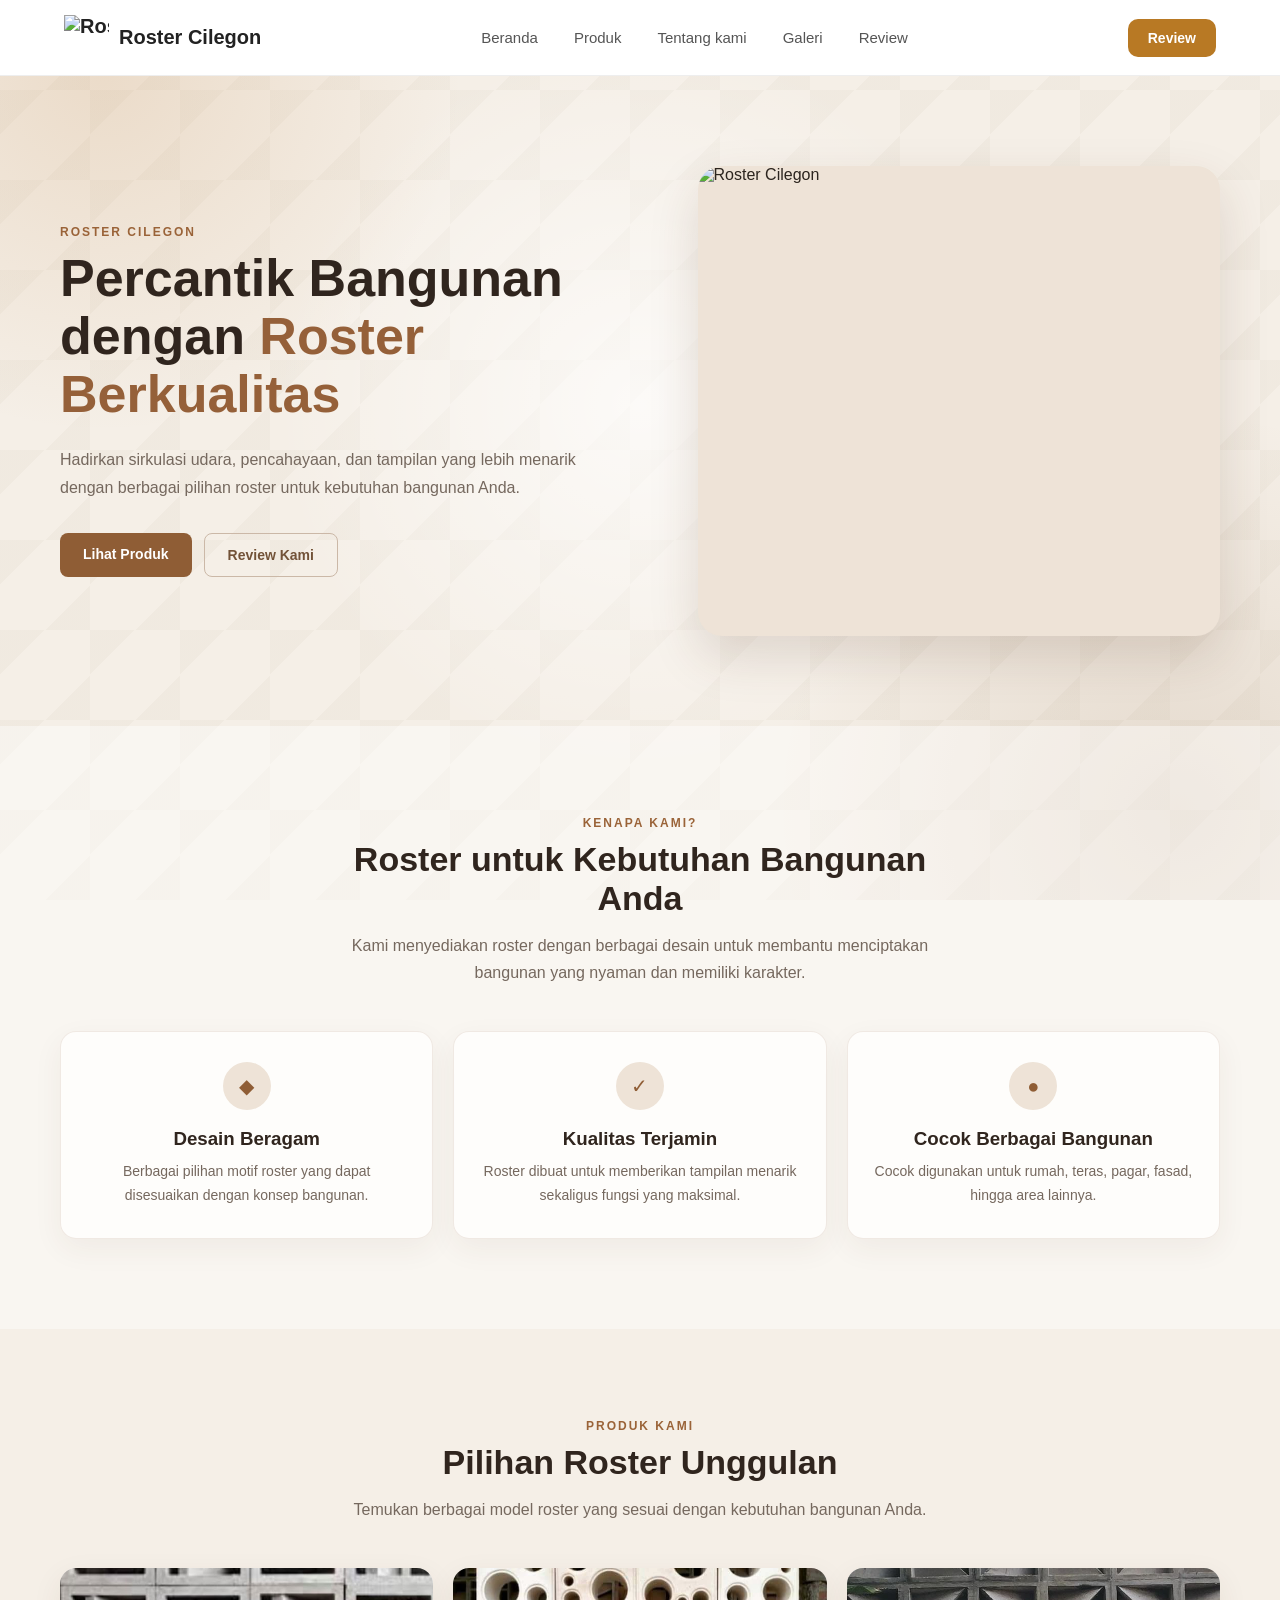
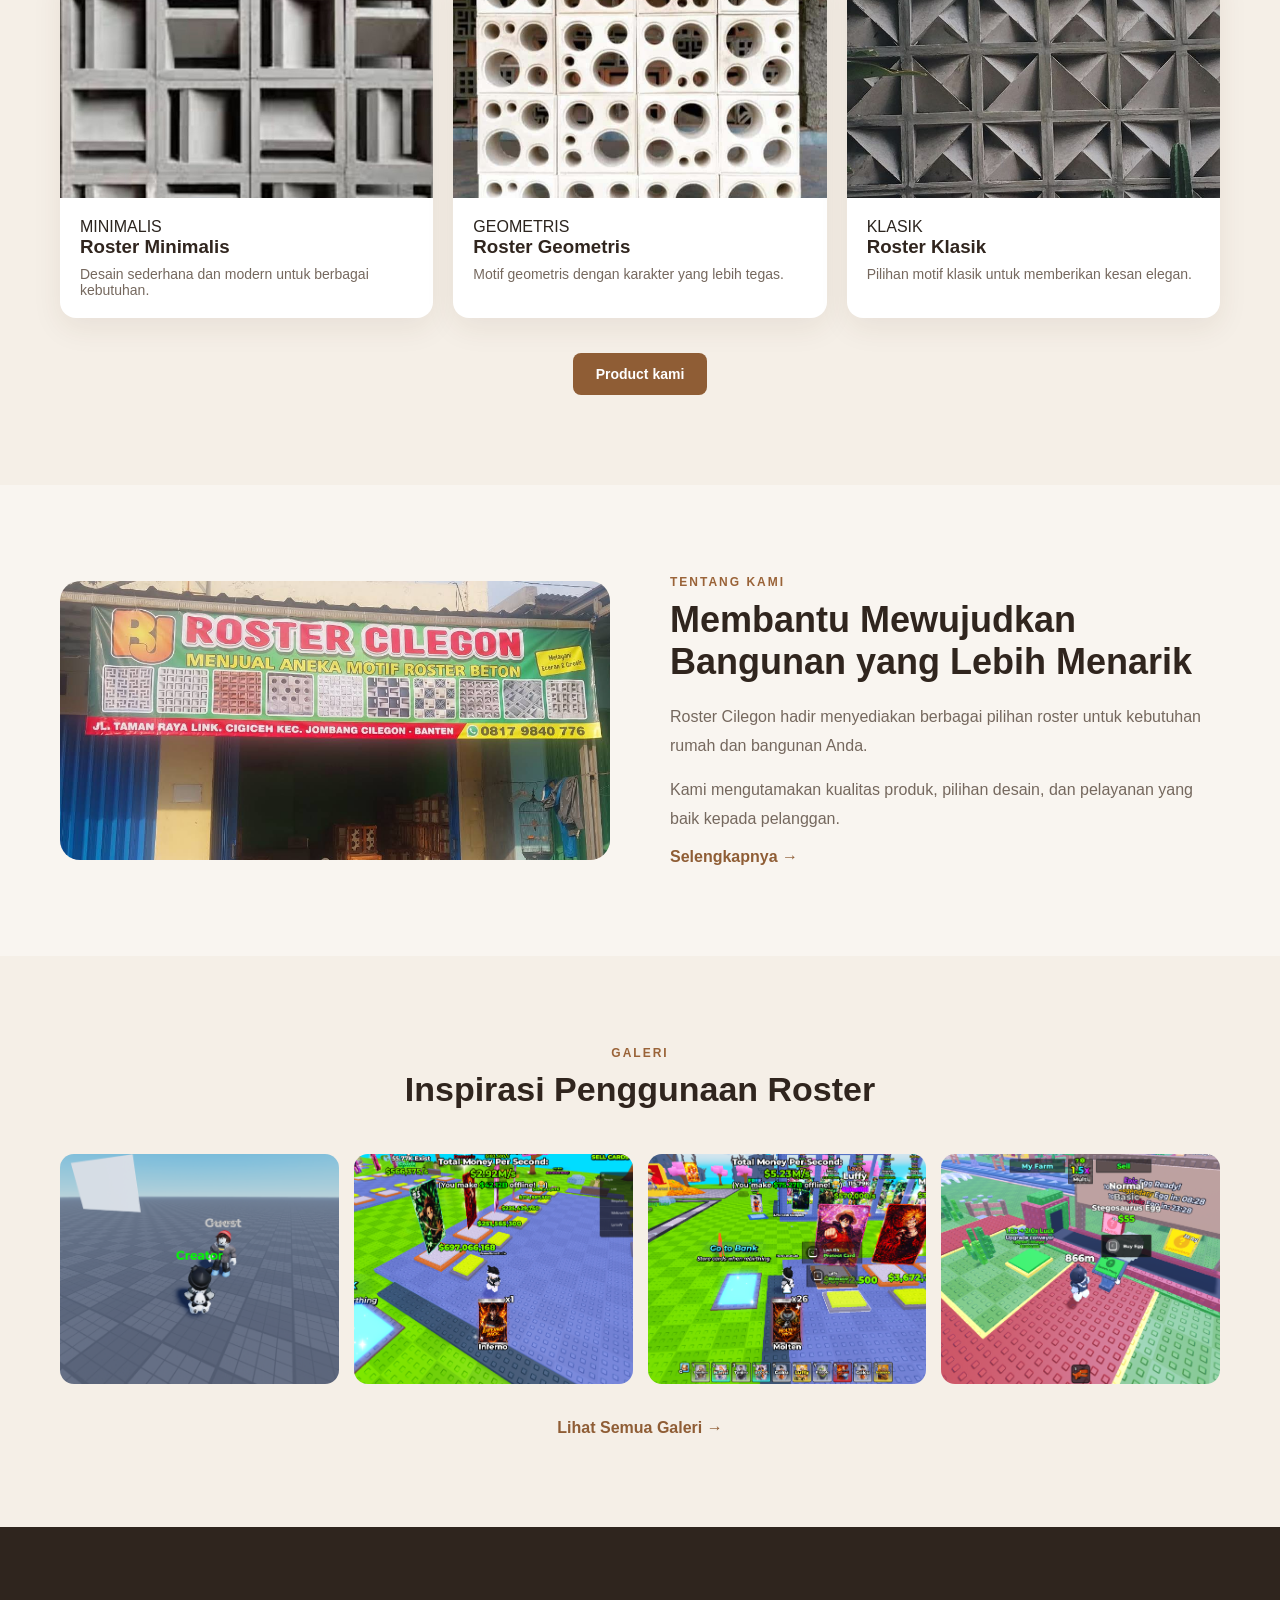
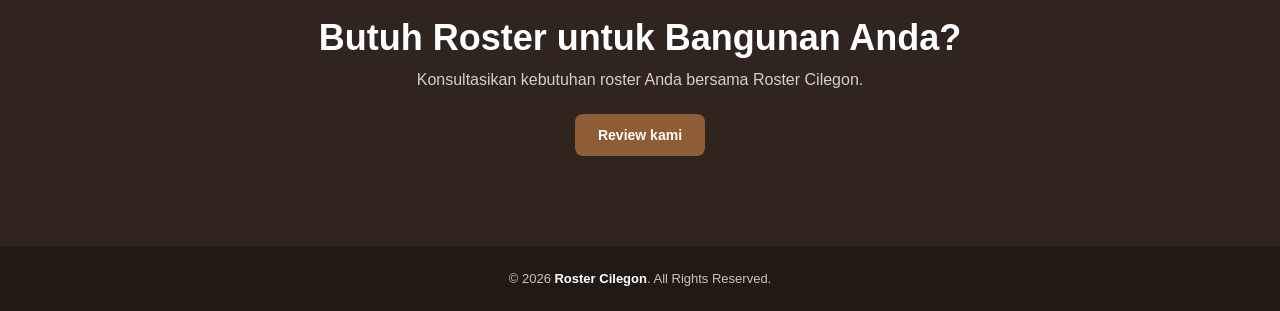
==== index.html @ 4093c398 "feat: update navbar logo to use data attributes and adjust base path handling" ====
<!DOCTYPE html>
<html lang="id">
<head>
    <meta charset="UTF-8">
    <meta name="viewport" content="width=device-width, initial-scale=1.0">

    <title>Roster Cilegon | Roster Berkualitas</title>
    <link rel="icon" type="image/png" href="assets/images/logo/logo.png">

    <!-- CSS -->
    <link rel="stylesheet" href="css/main.css">
    <link rel="stylesheet" href="css/navbar.css">
    <link rel="stylesheet" href="css/home.css">
</head>

<body>

    <!-- NAVBAR -->
    <div id="navbar"></div>


    <!-- HERO -->
    <main>

        <section class="hero">
            <div class="container hero-container">

                <div class="hero-content">
                    <span class="hero-label">ROSTER CILEGON</span>

                    <h1>
                        Percantik Bangunan
                        dengan <span>Roster Berkualitas</span>
                    </h1>

                    <p>
                        Hadirkan sirkulasi udara, pencahayaan,
                        dan tampilan yang lebih menarik dengan
                        berbagai pilihan roster untuk kebutuhan
                        bangunan Anda.
                    </p>

                    <div class="hero-buttons">
                        <a href="pages/product.html" class="btn-primary">
                            Lihat Produk
                        </a>

                        <a href="pages/reviewlist.html" class="btn-secondary">
                            Review Kami
                        </a>
                    </div>
                </div>

                <div class="hero-image">
                    <div class="hero-image-box">
                        <img
                            src="assets/images/logo/logo.png"
                            alt="Roster Cilegon"
                        >
                    </div>
                </div>

            </div>
        </section>


        <!-- KEUNGGULAN -->
        <section class="features">
            <div class="container">

                <div class="section-heading">
                    <span>KENAPA KAMI?</span>

                    <h2>Roster untuk Kebutuhan Bangunan Anda</h2>

                    <p>
                        Kami menyediakan roster dengan berbagai desain
                        untuk membantu menciptakan bangunan yang nyaman
                        dan memiliki karakter.
                    </p>
                </div>

                <div class="feature-grid">

                    <article class="feature-card">
                        <div class="feature-icon">◆</div>
                        <h3>Desain Beragam</h3>
                        <p>
                            Berbagai pilihan motif roster yang dapat
                            disesuaikan dengan konsep bangunan.
                        </p>
                    </article>

                    <article class="feature-card">
                        <div class="feature-icon">✓</div>
                        <h3>Kualitas Terjamin</h3>
                        <p>
                            Roster dibuat untuk memberikan tampilan
                            menarik sekaligus fungsi yang maksimal.
                        </p>
                    </article>

                    <article class="feature-card">
                        <div class="feature-icon">●</div>
                        <h3>Cocok Berbagai Bangunan</h3>
                        <p>
                            Cocok digunakan untuk rumah, teras, pagar,
                            fasad, hingga area lainnya.
                        </p>
                    </article>

                </div>
            </div>
        </section>


        <!-- PRODUK UNGGULAN -->
        <section class="home-products">
            <div class="container">

                <div class="section-heading">
                    <span>PRODUK KAMI</span>
                    <h2>Pilihan Roster Unggulan</h2>

                    <p>
                        Temukan berbagai model roster yang sesuai
                        dengan kebutuhan bangunan Anda.
                    </p>
                </div>

                <div class="home-product-grid">

                    <article class="home-product-card">
                        <img
                            src="assets/images/Motif1.jpg"
                            alt="Roster Minimalis"
                        >

                        <div class="home-product-content">
                            <span>MINIMALIS</span>
                            <h3>Roster Minimalis</h3>

                            <p>
                                Desain sederhana dan modern untuk
                                berbagai kebutuhan.
                            </p>
                        </div>
                    </article>

                    <article class="home-product-card">
                        <img
                            src="assets/images/Motif2.jpg"
                            alt="Roster Geometris"
                        >

                        <div class="home-product-content">
                            <span>GEOMETRIS</span>
                            <h3>Roster Geometris</h3>

                            <p>
                                Motif geometris dengan karakter
                                yang lebih tegas.
                            </p>
                        </div>
                    </article>

                    <article class="home-product-card">
                        <img
                            src="assets/images/Motif3.jpg"
                            alt="Roster Klasik"
                        >

                        <div class="home-product-content">
                            <span>KLASIK</span>
                            <h3>Roster Klasik</h3>

                            <p>
                                Pilihan motif klasik untuk memberikan
                                kesan elegan.
                            </p>
                        </div>
                    </article>

                </div>

                <div class="center-button">
                    <a href="pages/product.html" class="btn-primary">
                        Product kami
                    </a>
                </div>

            </div>
        </section>


        <!-- TENTANG KAMI -->
        <section class="home-about">
            <div class="container home-about-container">

                <div class="home-about-image">
                    <img
                        src="assets/images/Roster.png"
                        alt="Produk Roster Cilegon"
                    >
                </div>

                <div class="home-about-content">
                    <span>TENTANG KAMI</span>

                    <h2>
                        Membantu Mewujudkan Bangunan
                        yang Lebih Menarik
                    </h2>

                    <p>
                        Roster Cilegon hadir menyediakan berbagai
                        pilihan roster untuk kebutuhan rumah dan
                        bangunan Anda.
                    </p>

                    <p>
                        Kami mengutamakan kualitas produk, pilihan
                        desain, dan pelayanan yang baik kepada pelanggan.
                    </p>

                    <a href="pages/tentang.html" class="text-link">
                        Selengkapnya →
                    </a>
                </div>

            </div>
        </section>


        <!-- GALERI -->
        <section class="home-gallery">
            <div class="container">

                <div class="section-heading">
                    <span>GALERI</span>
                    <h2>Inspirasi Penggunaan Roster</h2>
                </div>

                <div class="home-gallery-grid">
                    <img
                        src="assets/images/gallery/gallery1.png"
                        alt="Inspirasi penggunaan roster 1"
                    >

                    <img
                        src="assets/images/gallery/gallery2.png"
                        alt="Inspirasi penggunaan roster 2"
                    >

                    <img
                        src="assets/images/gallery/gallery3.png"
                        alt="Inspirasi penggunaan roster 3"
                    >

                    <img
                        src="assets/images/gallery/gallery4.png"
                        alt="Inspirasi penggunaan roster 4"
                    >
                </div>

                <div class="center-button">
                    <a href="pages/gallery.html" class="text-link">
                        Lihat Semua Galeri →
                    </a>
                </div>

            </div>
        </section>


        

        <!-- CTA -->
        <section class="home-cta">
            <div class="container">

                <h2>Butuh Roster untuk Bangunan Anda?</h2>

                <p>
                    Konsultasikan kebutuhan roster Anda
                    bersama Roster Cilegon.
                </p>

                <a href="pages/reviewlist.html" class="cta-button">
                    Review kami
                </a>

            </div>
        </section>

    </main>


    <!-- FOOTER -->
    <footer class="footer">
        <div class="container">
            <p>
                © 2026 <strong>Roster Cilegon</strong>.
                All Rights Reserved.
            </p>
        </div>
    </footer>


    <!-- JAVASCRIPT -->
    <script src="js/navbar.js"></script>

</body>
</html>
---- css/main.css ----
/* ========================================
   RESET
======================================== */

* {
    margin: 0;
    padding: 0;
    box-sizing: border-box;
}

html {
    scroll-behavior: smooth;
}


/* ========================================
   BODY
======================================== */

body {
    font-family: Arial, sans-serif;
    color: #2b241e;
    min-height: 100vh;

    background-color: #f5efe7;

    background-image:

        /* Cahaya kiri atas */
        radial-gradient(
            circle at 8% 8%,
            rgba(190, 130, 65, 0.18),
            transparent 25%
        ),

        /* Cahaya kanan bawah */
        radial-gradient(
            circle at 92% 90%,
            rgba(130, 90, 50, 0.14),
            transparent 28%
        ),

        /* Cahaya tengah */
        radial-gradient(
            circle at 50% 45%,
            rgba(255, 255, 255, 0.7),
            transparent 45%
        ),

        /* Pola geometris */
        linear-gradient(
            135deg,
            rgba(120, 80, 40, 0.035) 25%,
            transparent 25%
        ),

        linear-gradient(
            315deg,
            rgba(120, 80, 40, 0.035) 25%,
            transparent 25%
        );

    background-size:
        auto,
        auto,
        auto,
        90px 90px,
        90px 90px;

    background-attachment: fixed;
}


/* ========================================
   IMAGE
======================================== */

img {
    max-width: 100%;
    display: block;
}


/* ========================================
   LINK
======================================== */

a {
    text-decoration: none;
    color: inherit;
}


/* ========================================
   CONTAINER
======================================== */

.container {
    max-width: 1200px;
    margin: 0 auto;
    padding: 0 20px;
}
---- css/navbar.css ----
.navbar {
    
    width: 100%;

    background: #ffff;

    border-bottom: 1px solid #eeeeee;


    position: sticky;

    top: 0;

    z-index: 1000;
}

.navbar-container {

    max-width: 1200px;
    height: 75px;

    margin: 0 auto;


    padding: 0 24px;


    display: flex;

    align-items: center;

    justify-content: space-between;



    gap: 40px;
}


/*=====================
        LOGO
=====================*/

.navbar-logo {

    display: flex;

    align-items: center;



    gap: 10px;


    text-decoration: none;

    color:#222222;


    font-size: 20px;

    font-weight: 700;


    white-space: nowrap;

}


.navbar-logo img {

    width: 45px;

    height: 45px;


    object-fit: contain;
}

.navbar-logo span {
    font-size: 20px;
    font-weight: 700;
}

/*===================
        Menu
===================*/

.navbar-menu {
    display: flex;
    align-items: center;
    gap:8px;

}

.nav-link {
    position: relative;
    padding: 10px 14px;
    text-decoration: none;
    color: #555555;

    font-size: 15px;
    font-weight: 500;

    border-radius: 8px;

    transition: all 0.3 ease;

}

.nav-link:hover {
    color: #b87924;
    background: #fff8ef;    
}

/* Garis bawah active */

.nav-link.active {
    color: #b87924;
}

.nav-link.active::after {
    content: "";

    position:absolute;
    left:14px;
    right: 14px;
    bottom: 3px;

    height: 2px;

    background: #b87924;
    border-radius: 10px;

}

/*===================
Button
===================*/

.navbar-button {
    display: inline-flex;
    align-items: center;
    justify-content: center;

    padding: 11px 20px;

    background: #b87924;
    color: #ffffff;

    text-decoration: none;

    font-size: 14px;
    font-weight: 600;

    border-radius: 10px;

    white-space: nowrap;

    transition:all 0.3s ease;
}

.navbar-button:hover {
    background: #98621d;
    transform: translateY(-2px);
    box-shadow: 0 8px 18px rgba(184,121,36,0.25);
}

/*==============================
        HAMBURGER MENU
==============================*/

.navbar-toggle {
    display: none;

    width: 42px;
    height: 42px;

    border: none;
    background: transparent;

    cursor: pointer;

    flex-direction: column;
    align-items: center;
    justify-content: center;
    gap: 5px;
}

.navbar-toggle span{
    display: block;

    width: 23px;
    height: 2px;

    background: #222222;

    border-radius: 5px;

    transition: all 0.3s ease;
}

/*===================================
            RESPONSIVE
===================================*/

@media (max-width: 900px) {
    .navbar-container {
        gap: 15px;
    }

    .navbar-menu {
        gap: 0;
    }

    .nav-link {
        padding:10px 8px;
        font-size: 14px;
    }

    .navbar-button {
        padding: 10px 14px;
    }

}

@media (max-width: 700px) {
    .navbar-container {
        height: 68px;
        padding:0 18px;
    }

    .navbar-logo span {
        font-size: 18px;

    }

    .navbar-logo img {
        width:40px;
        height: 40px;

    }

    /* Tampilkan Hamburger */

    .navbar-toggle {
        display: flex;
    }

    /* Sembunyikan menu awal */

    .navbar-menu {
        display: none;

        position: absolute;

        top: 68px;
        left: 0;
        right: 0;

        padding: 15px;

        background: #ffffff;

        border-bottom: 1px solid #ffffff;

        box-shadow: 0 10px 25px rgba (0,0,0,0.08);

        flex-direction: column;
        align-items: stretch;

    }


    /* Saat menu dibuka */

    .navbar-menu.active {
        display: flex;
    }

    .nav-link {
        display: block;
        
        padding: 13px 15px;

    }

    .nav-link.active::after {
        display: none;
    }

    .navbar-button {
        display: none;
    }
}

/* ========================================
   PAGE TRANSITION
======================================== */

body {
    animation: pageEnter 0.5s ease;
}

@keyframes pageEnter {
    from {
        opacity: 0;
        transform: translateY(10px);
    }

    to {
        opacity: 1;
        transform: translateY(0);
    }
}


/* Saat pindah halaman */

body.page-exit {
    animation: pageExit 0.35s ease forwards;
}

@keyframes pageExit {
    from {
        opacity: 1;
        transform: translateY(0);
    }

    to {
        opacity: 0;
        transform: translateY(-10px);
    }
}
---- css/home.css ----
/* ==================================================
   HOME PAGE - ROSTER CILEGON
   Tanpa Rating / Review
================================================== */

.hero {
    min-height: 650px;
    display: flex;
    align-items: center;
    padding: 80px 0;
}

.hero-container {
    display: grid;
    grid-template-columns: 1.05fr .95fr;
    align-items: center;
    gap: 60px;
}

.hero-label,
.section-heading span,
.home-about-content > span {
    display: block;
    margin-bottom: 10px;
    font-size: 12px;
    font-weight: 700;
    letter-spacing: 2px;
    color: #9a6338;
}

.hero-content h1 {
    max-width: 650px;
    margin-bottom: 22px;
    font-size: 52px;
    line-height: 1.12;
    color: #30251e;
}

.hero-content h1 span {
    color: #956039;
}

.hero-content p {
    max-width: 570px;
    margin-bottom: 30px;
    font-size: 16px;
    line-height: 1.8;
    color: #75685e;
}

.hero-buttons {
    display: flex;
    flex-wrap: wrap;
    gap: 12px;
}

.btn-primary,
.btn-secondary,
.cta-button {
    display: inline-block;
    padding: 13px 23px;
    border-radius: 8px;
    font-size: 14px;
    font-weight: 700;
    transition: .3s ease;
}

.btn-primary,
.cta-button {
    background: #8f5d35;
    color: #fff;
}

.btn-primary:hover,
.cta-button:hover {
    background: #754923;
    transform: translateY(-2px);
}

.btn-secondary {
    border: 1px solid #cbb8a7;
    color: #725238;
}

.btn-secondary:hover {
    background: #eee3d7;
}

.hero-image-box {
    height: 470px;
    overflow: hidden;
    border-radius: 24px;
    background: #eee3d7;
    box-shadow: 0 20px 50px rgba(80,50,30,.15);
}

.hero-image-box img {
    width: 100%;
    height: 100%;
    object-fit: cover;
}

.section-heading {
    max-width: 650px;
    margin: 0 auto 45px;
    text-align: center;
}

.section-heading h2 {
    margin-bottom: 14px;
    font-size: 34px;
    color: #30251e;
}

.section-heading p {
    line-height: 1.7;
    color: #75685e;
}

/* FEATURES */

.features {
    padding: 90px 0;
    background: rgba(255,255,255,.4);
}

.feature-grid {
    display: grid;
    grid-template-columns: repeat(3,1fr);
    gap: 20px;
}

.feature-card {
    padding: 30px 25px;
    text-align: center;
    background: rgba(255,255,255,.72);
    border: 1px solid rgba(143,93,53,.12);
    border-radius: 16px;
    box-shadow: 0 10px 30px rgba(80,50,30,.06);
}

.feature-icon {
    width: 48px;
    height: 48px;
    margin: 0 auto 18px;
    display: grid;
    place-items: center;
    border-radius: 50%;
    background: #eee3d7;
    color: #8f5d35;
    font-size: 20px;
}

.feature-card h3 {
    margin-bottom: 10px;
    color: #30251e;
}

.feature-card p {
    color: #75685e;
    line-height: 1.7;
    font-size: 14px;
}

/* PRODUCTS */

.home-products,
.home-about,
.home-gallery {
    padding: 90px 0;
}

.home-product-grid {
    display: grid;
    grid-template-columns: repeat(3,1fr);
    gap: 20px;
}

.home-product-card {
    overflow: hidden;
    background: #fff;
    border-radius: 16px;
    box-shadow: 0 10px 30px rgba(80,50,30,.08);
}

.home-product-card img {
    width: 100%;
    height: 230px;
    object-fit: cover;
}

.home-product-content {
    padding: 20px;
}

.home-product-content h3 {
    margin-bottom: 8px;
    color: #30251e;
}

.home-product-content p {
    color: #75685e;
    font-size: 14px;
}

.center-button {
    margin-top: 35px;
    text-align: center;
}

.text-link {
    color: #8f5d35;
    font-weight: 700;
}

/* ABOUT */

.home-about {
    background: rgba(255,255,255,.35);
}

.home-about-container {
    display: grid;
    grid-template-columns: 1fr 1fr;
    gap: 60px;
    align-items: center;
}

.home-about-image img {
    width: 100%;
    max-height: 450px;
    object-fit: cover;
    border-radius: 20px;
}

.home-about-content h2 {
    margin-bottom: 20px;
    font-size: 36px;
    color: #30251e;
}

.home-about-content p {
    margin-bottom: 15px;
    line-height: 1.8;
    color: #75685e;
}

/* GALLERY */

.home-gallery-grid {
    display: grid;
    grid-template-columns: repeat(4,1fr);
    gap: 15px;
}

.home-gallery-grid img {
    width: 100%;
    height: 230px;
    object-fit: cover;
    border-radius: 14px;
    transition: .3s ease;
}

.home-gallery-grid img:hover {
    transform: translateY(-4px);
}

/* CTA */

.home-cta {
    padding: 90px 20px;
    text-align: center;
    background: #2f251e;
    color: #fff;
}

.home-cta h2 {
    margin-bottom: 12px;
    font-size: 36px;
}

.home-cta p {
    margin-bottom: 25px;
    color: #d8cfc8;
}

/* FOOTER */

.footer {
    padding: 25px 20px;
    text-align: center;
    background: #211914;
    color: #cfc3b9;
}

.footer p {
    margin: 0;
    font-size: 13px;
}

.footer strong {
    color: #fff;
}

/* RESPONSIVE */

@media (max-width: 900px) {
    .hero-container,
    .home-about-container {
        grid-template-columns: 1fr;
        gap: 35px;
    }

    .hero-content {
        text-align: center;
    }

    .hero-content p {
        margin-left: auto;
        margin-right: auto;
    }

    .hero-buttons {
        justify-content: center;
    }

    .feature-grid,
    .home-product-grid {
        grid-template-columns: repeat(2,1fr);
    }

    .home-gallery-grid {
        grid-template-columns: repeat(2,1fr);
    }
}

@media (max-width: 600px) {
    .hero {
        min-height: auto;
        padding: 60px 0;
    }

    .hero-content h1 {
        font-size: 38px;
    }

    .hero-image-box {
        height: 330px;
    }

    .features,
    .home-products,
    .home-about,
    .home-gallery,
    .home-cta {
        padding: 65px 0;
    }

    .section-heading h2,
    .home-about-content h2,
    .home-cta h2 {
        font-size: 28px;
    }

    .feature-grid,
    .home-product-grid,
    .home-gallery-grid {
        grid-template-columns: 1fr;
    }
}

/* Review */
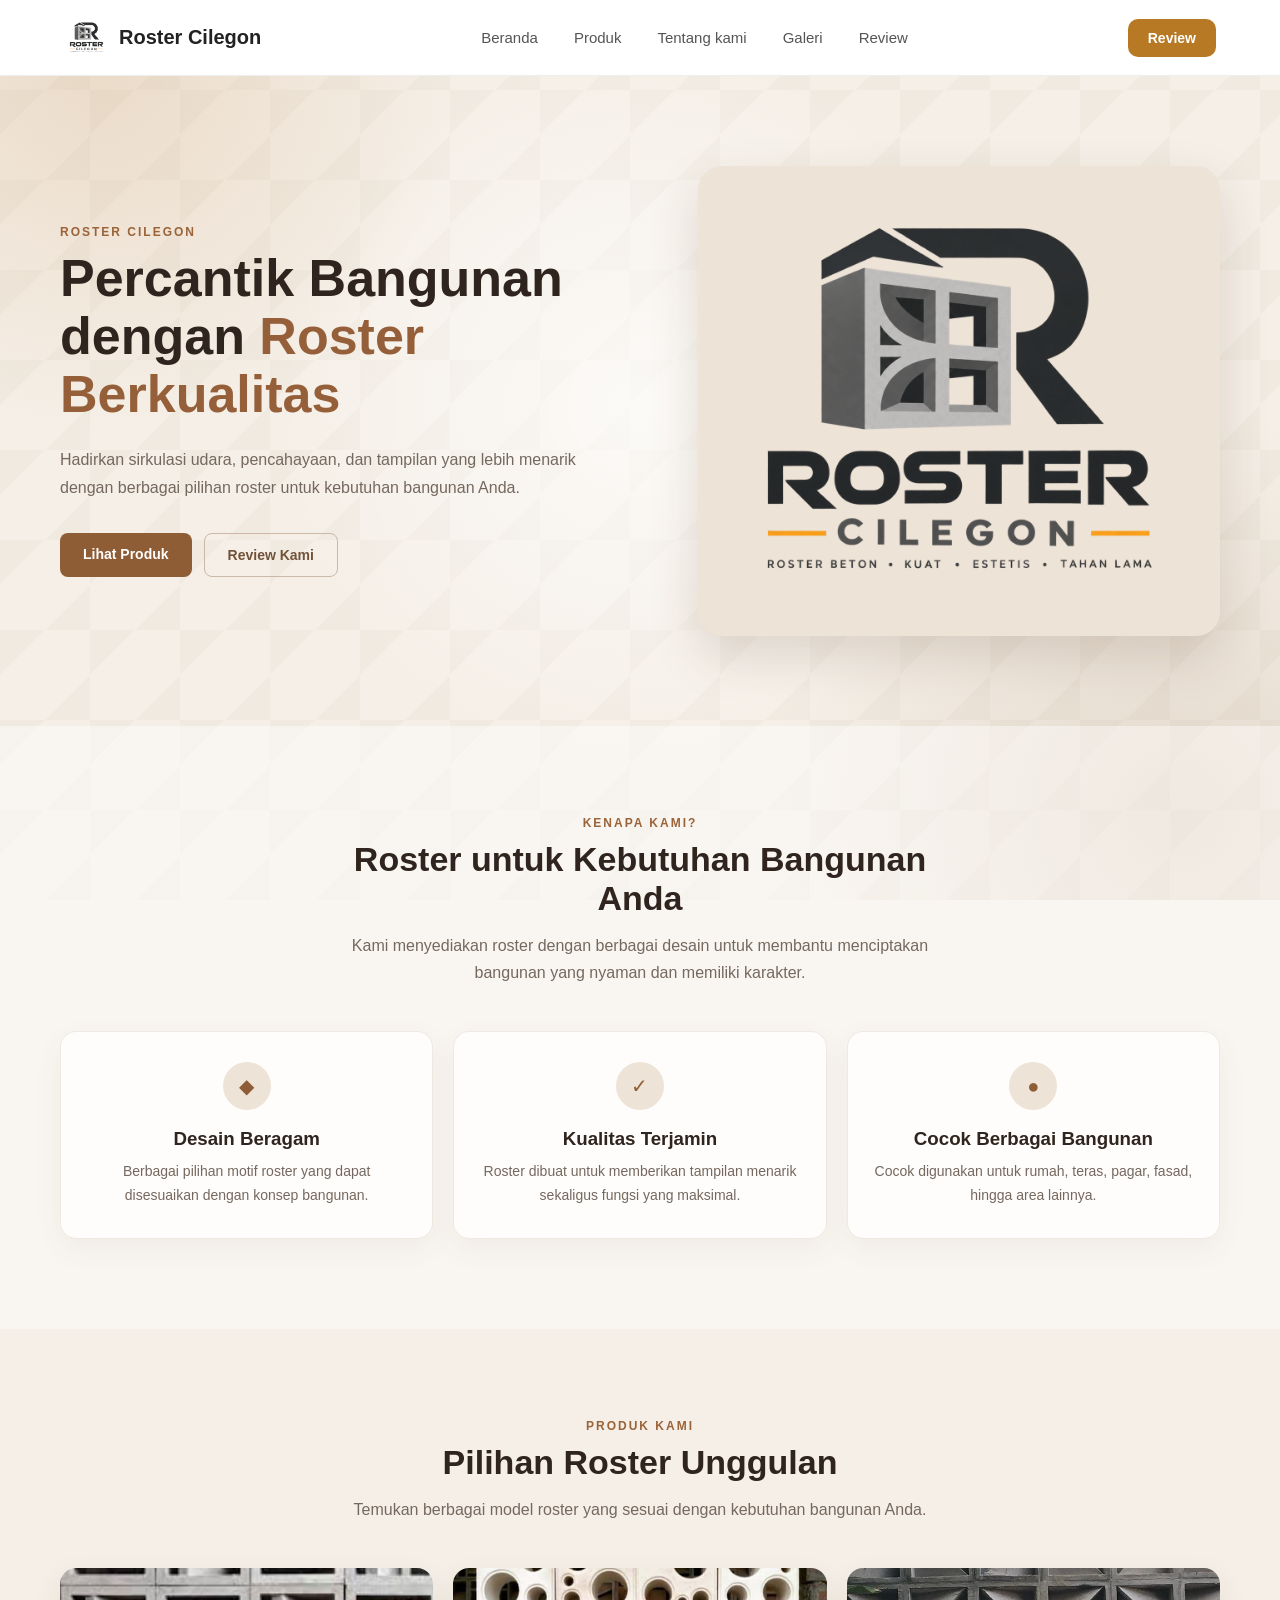
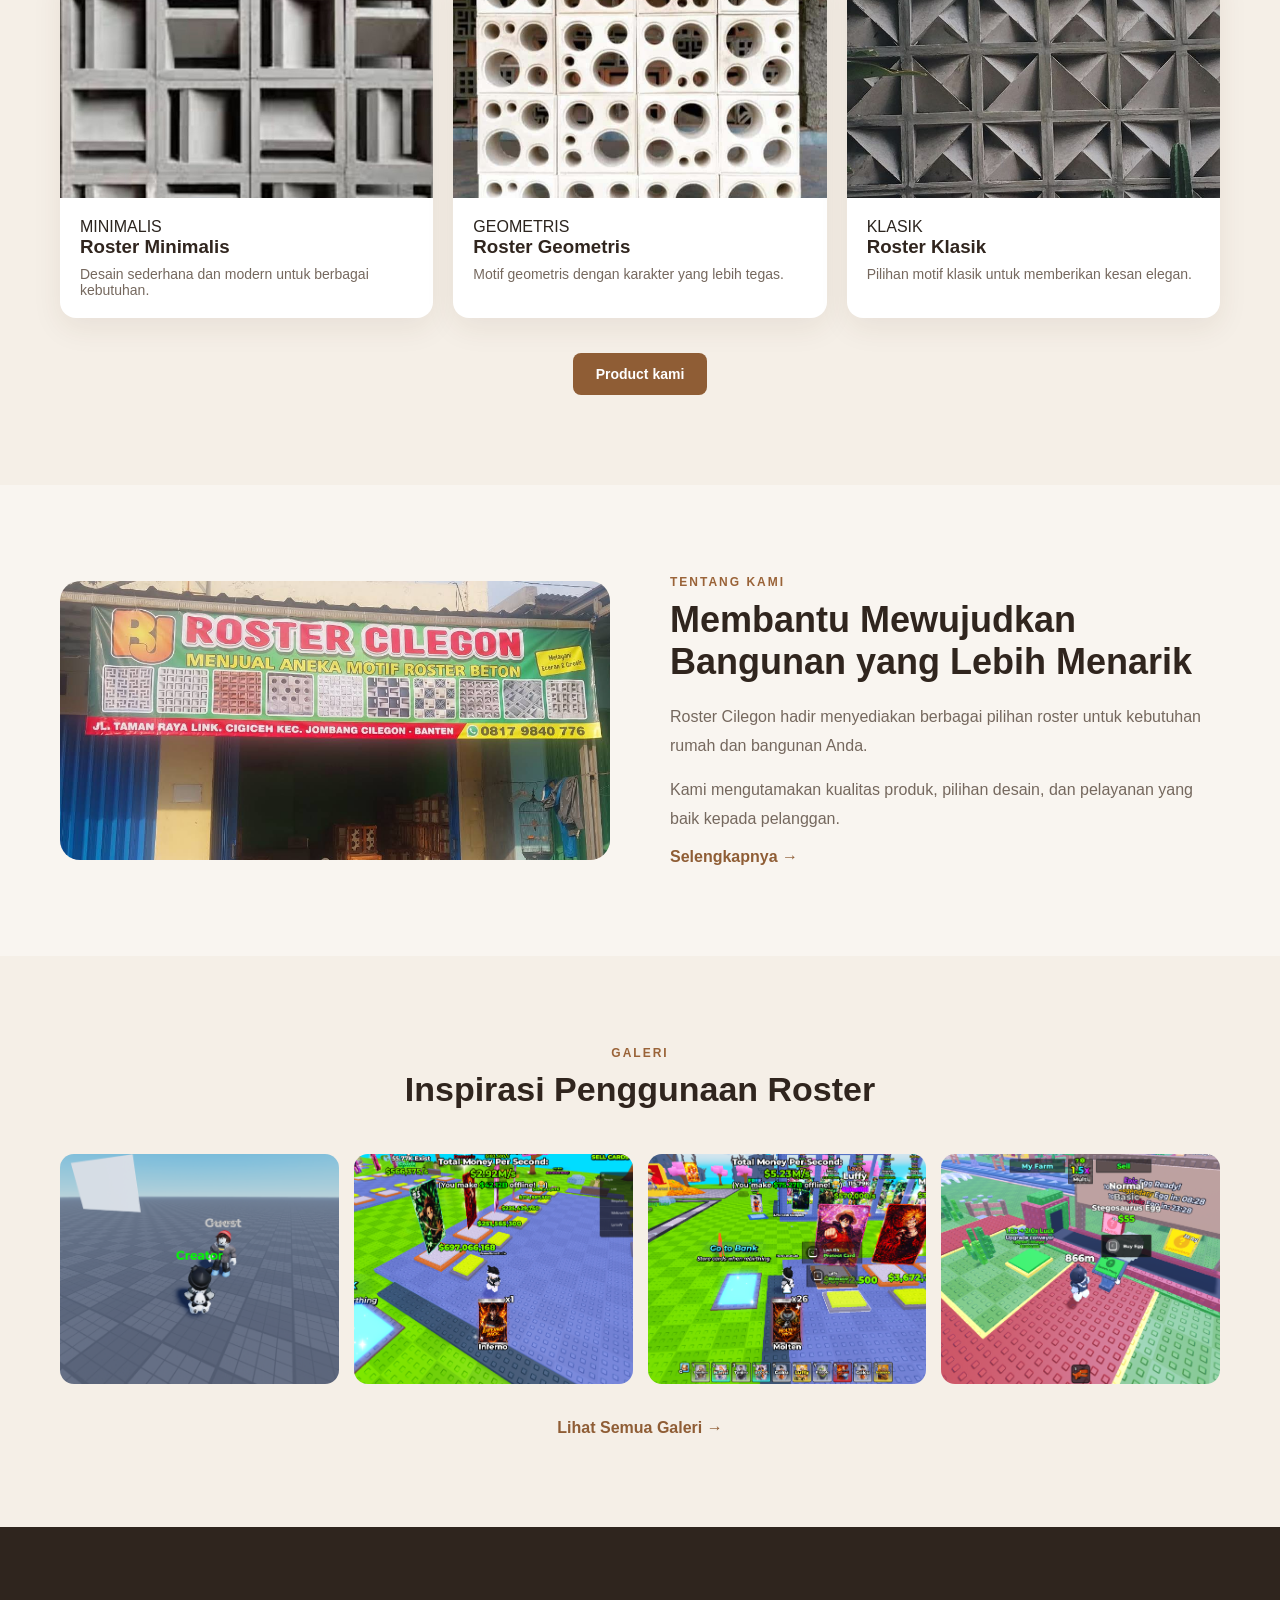
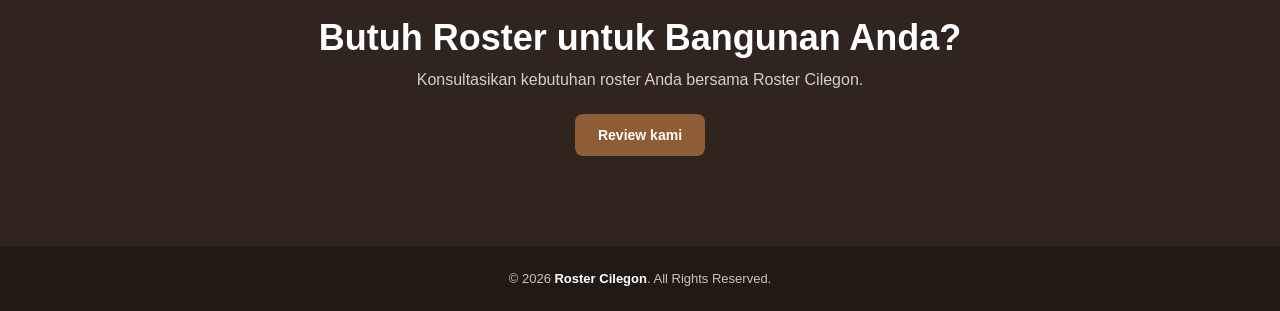
==== commit 6c5046a5: "feat: update logo file paths to use consistent casing and improve navbar logo handling" ====
--- a/index.html
+++ b/index.html
@@ -5,7 +5,7 @@
     <meta name="viewport" content="width=device-width, initial-scale=1.0">
 
     <title>Roster Cilegon | Roster Berkualitas</title>
-    <link rel="icon" type="image/png" href="assets/images/logo/logo.png">
+    <link rel="icon" type="image/png" href="assets/images/logo/Logo.png">
 
     <!-- CSS -->
     <link rel="stylesheet" href="css/main.css">
@@ -54,7 +54,7 @@
                 <div class="hero-image">
                     <div class="hero-image-box">
                         <img
-                            src="assets/images/logo/logo.png"
+                            src="assets/images/logo/Logo.png"
                             alt="Roster Cilegon"
                         >
                     </div>
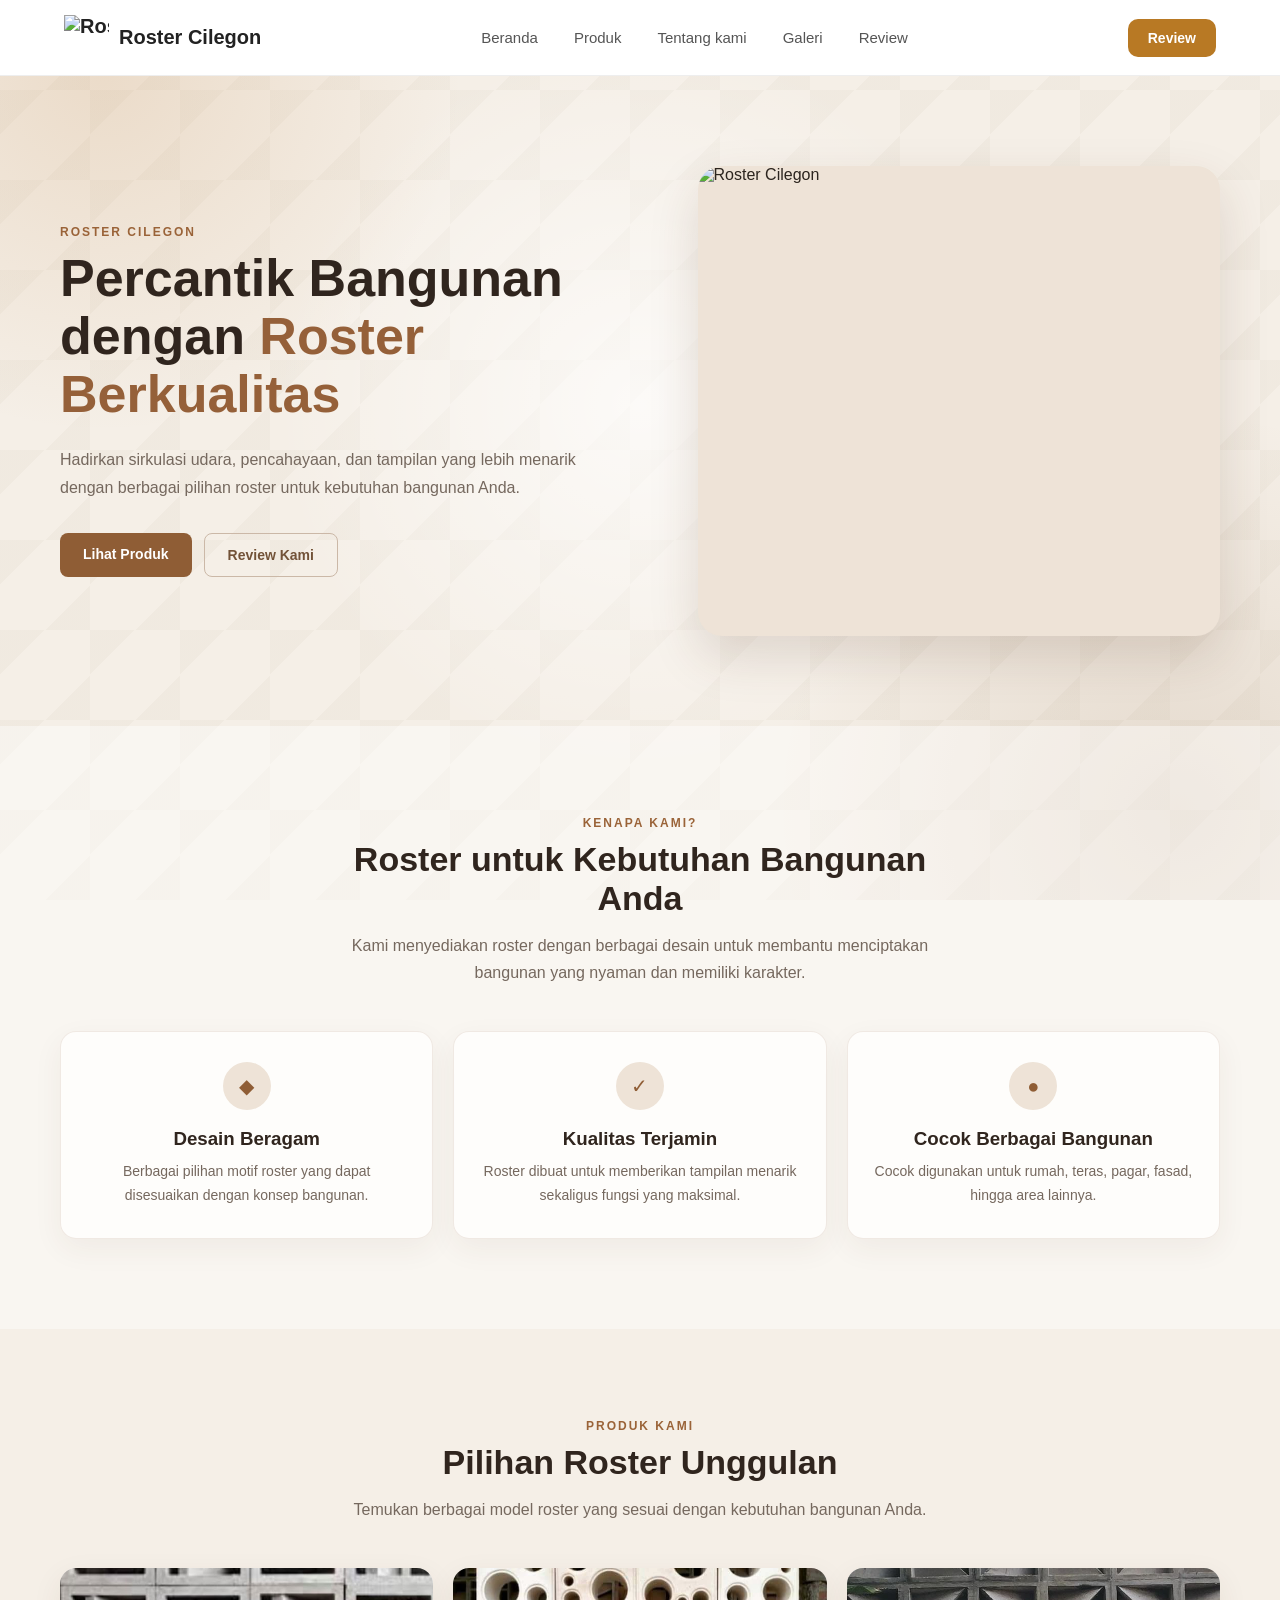
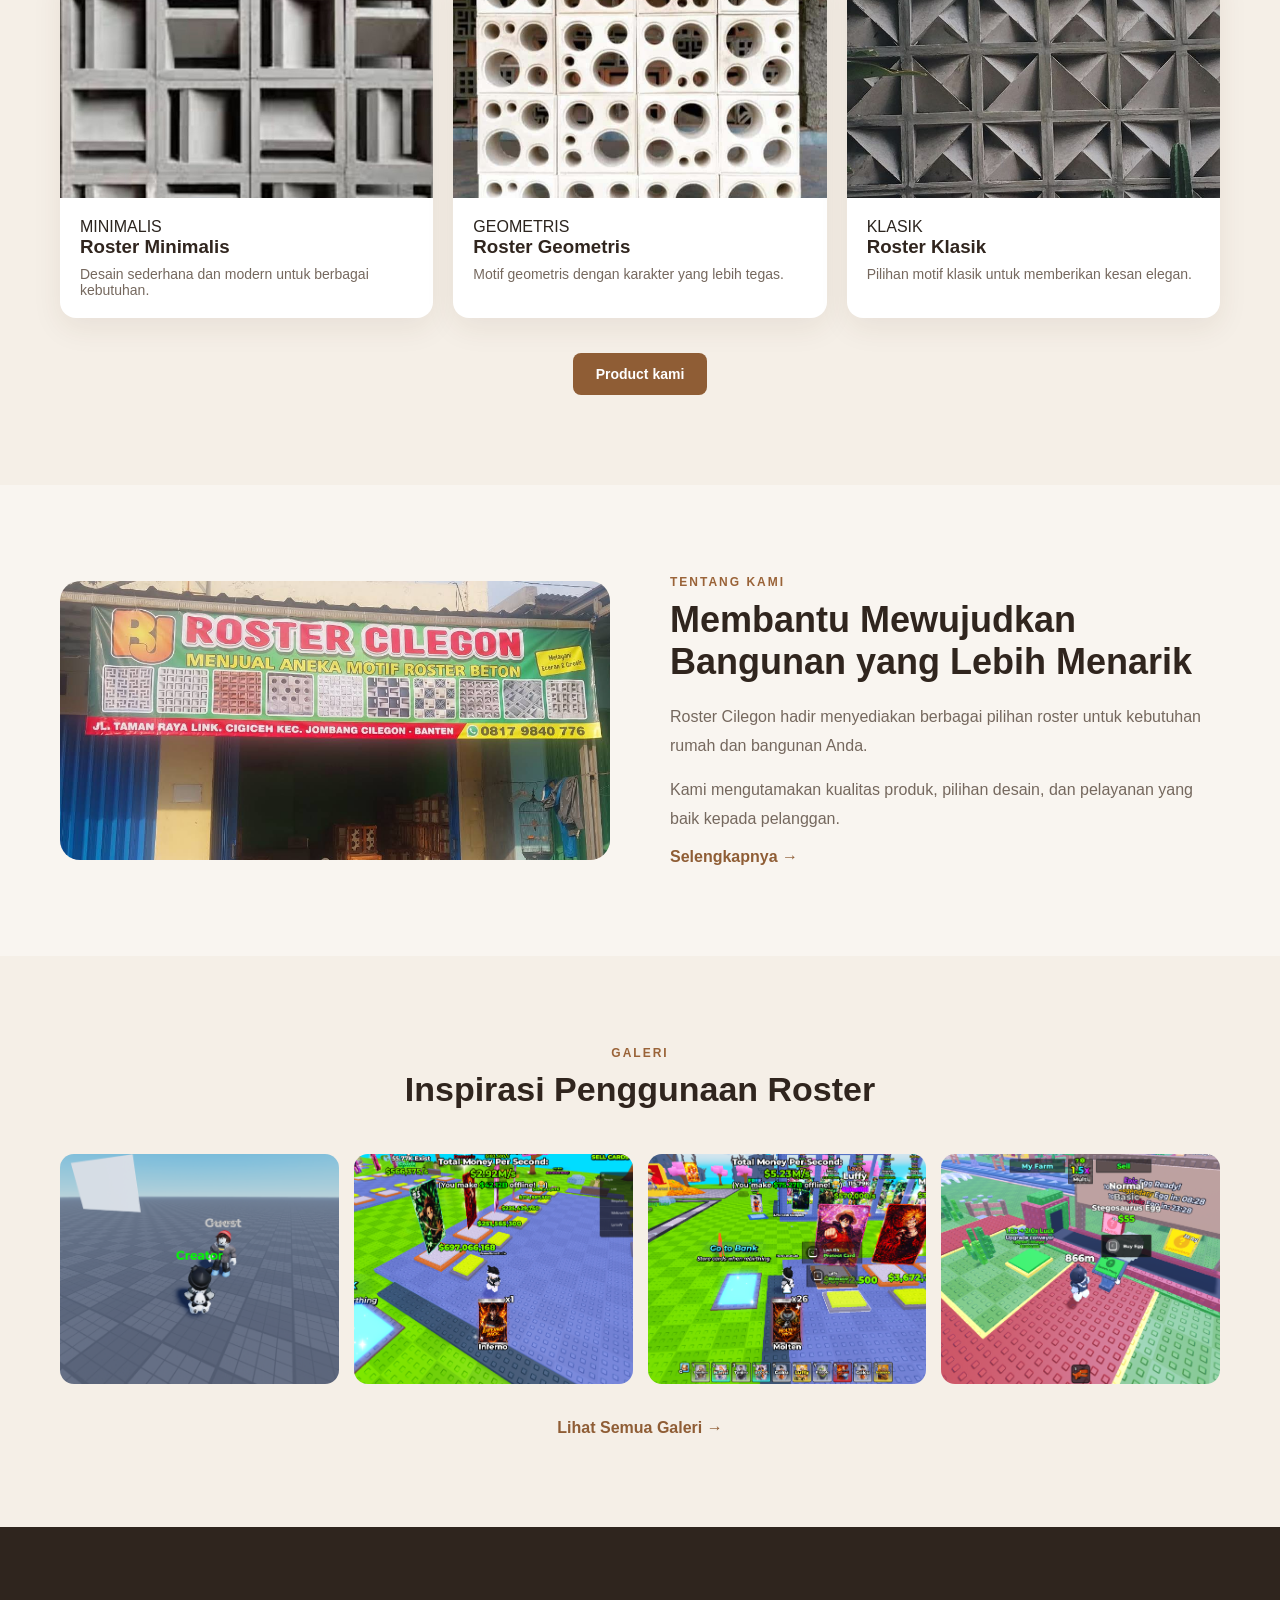
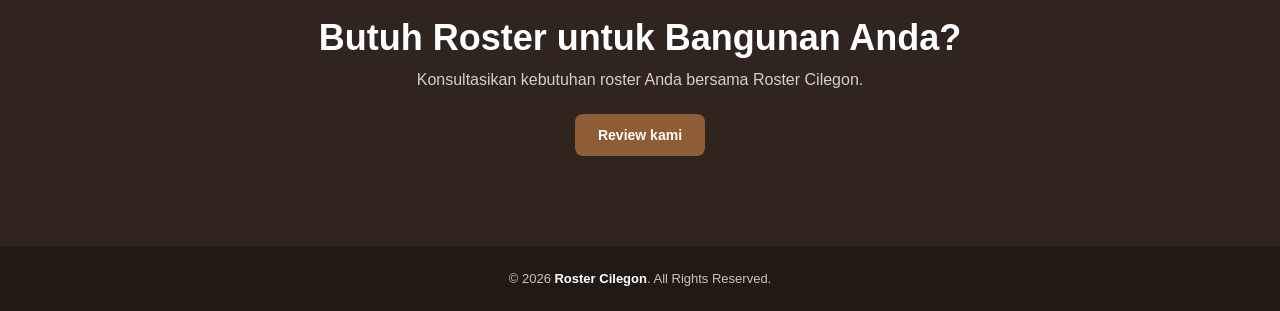
==== commit 5ff21392: "feat: standardize logo file paths to use consistent casing across all pages" ====
--- a/index.html
+++ b/index.html
@@ -5,7 +5,7 @@
     <meta name="viewport" content="width=device-width, initial-scale=1.0">
 
     <title>Roster Cilegon | Roster Berkualitas</title>
-    <link rel="icon" type="image/png" href="assets/images/logo/Logo.png">
+    <link rel="icon" type="image/png" href="assets/images/logo/logo.png">
 
     <!-- CSS -->
     <link rel="stylesheet" href="css/main.css">
@@ -54,7 +54,7 @@
                 <div class="hero-image">
                     <div class="hero-image-box">
                         <img
-                            src="assets/images/logo/Logo.png"
+                            src="assets/images/logo/logo.png"
                             alt="Roster Cilegon"
                         >
                     </div>
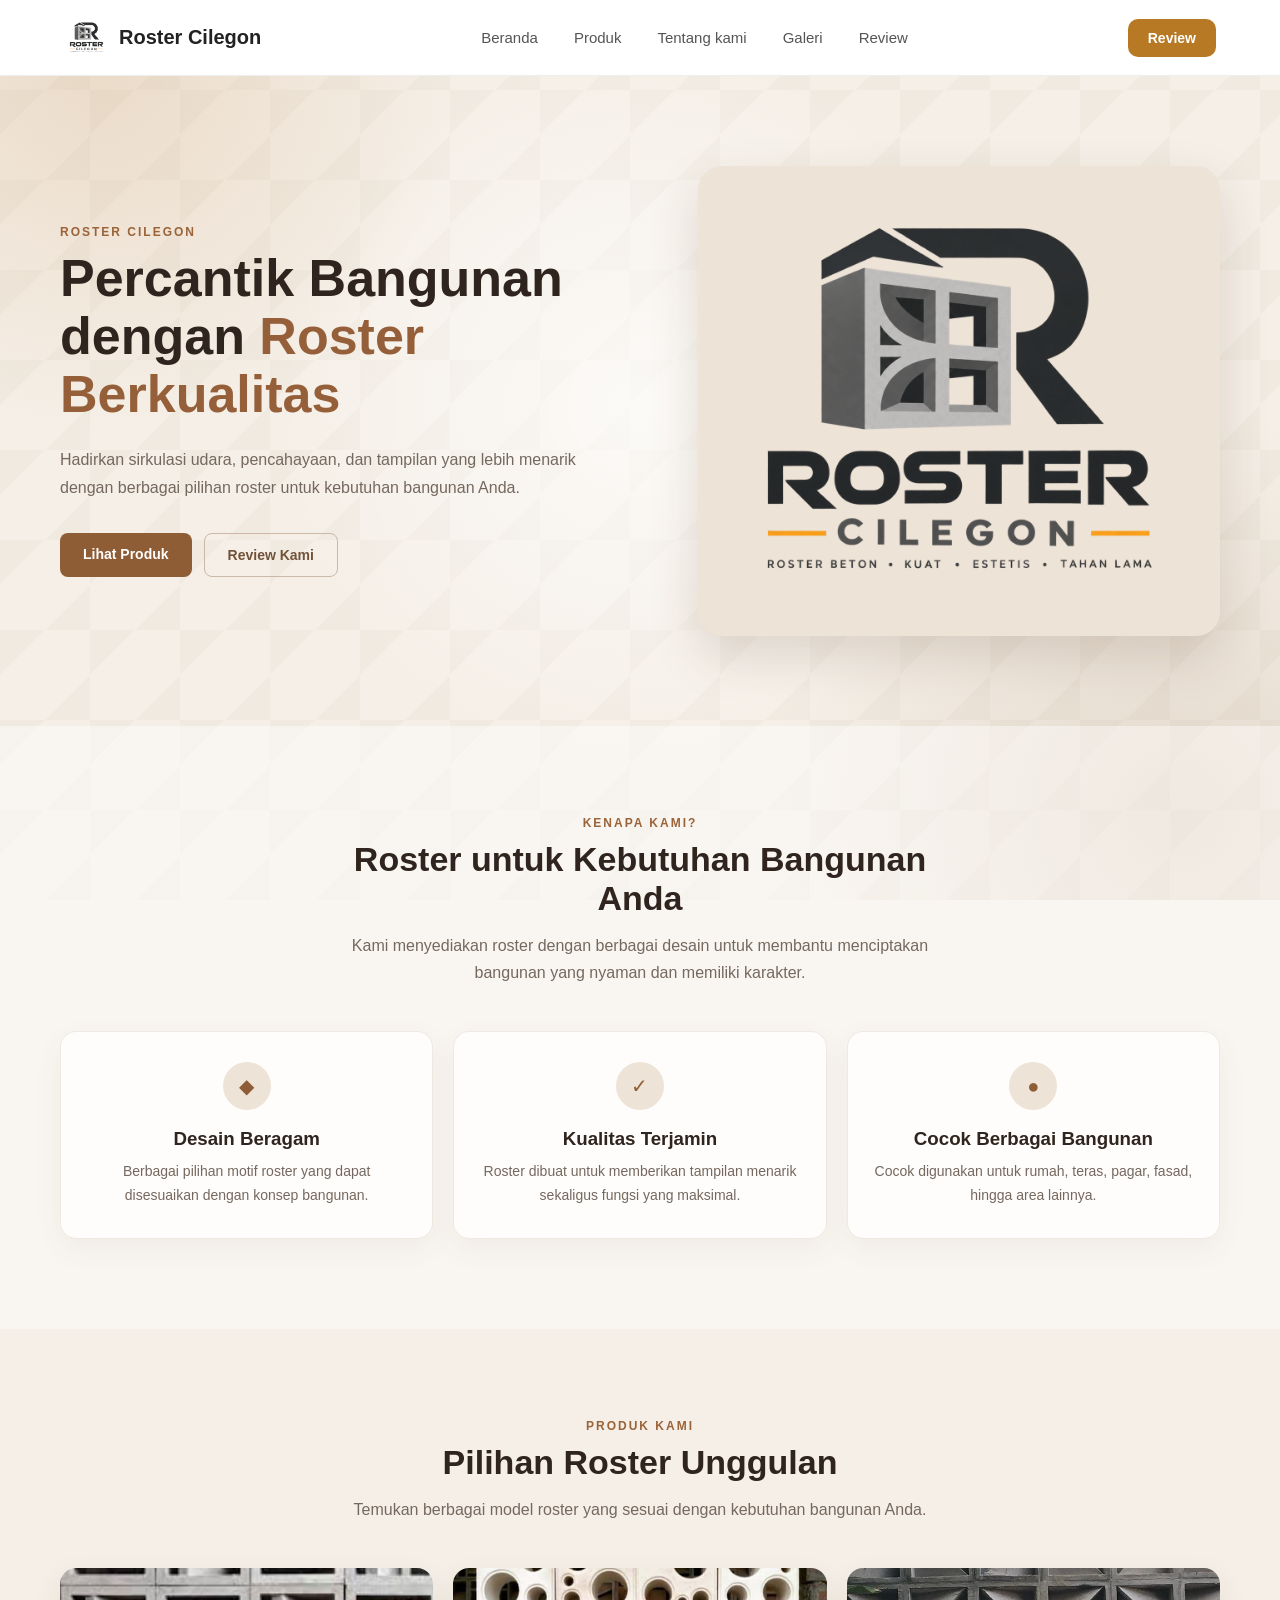
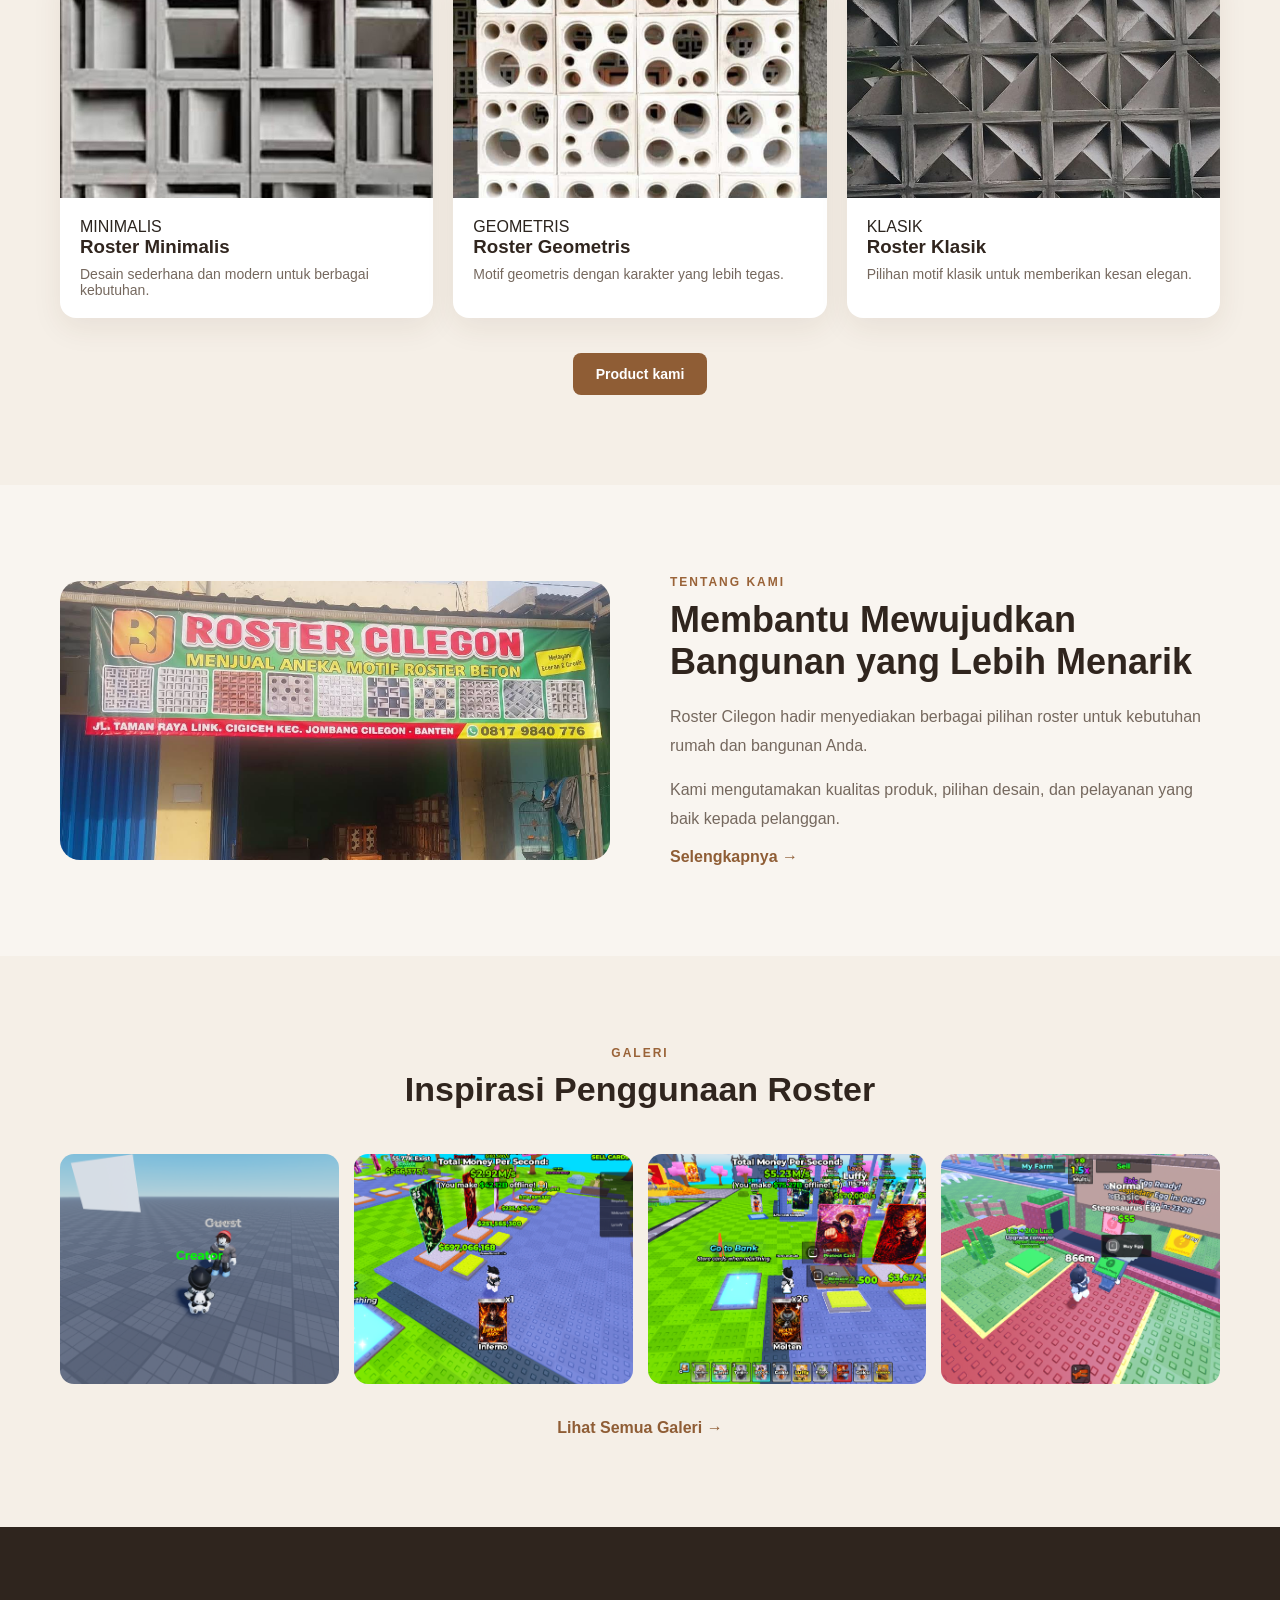
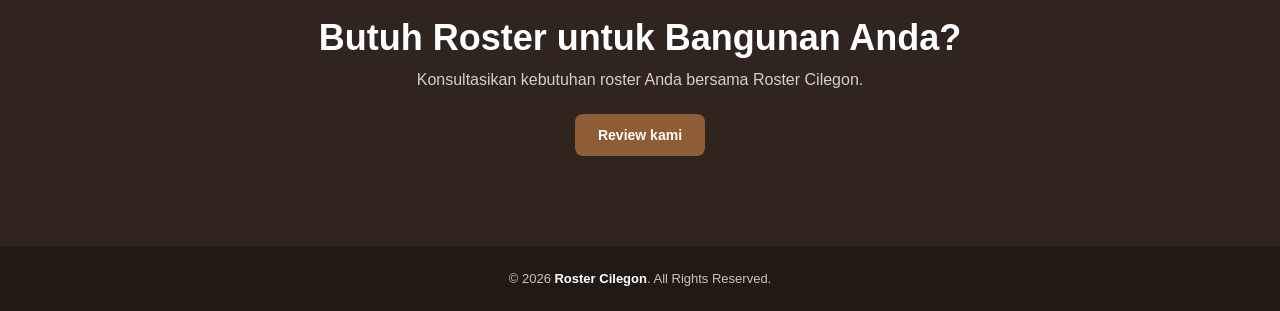
==== commit 7a9570ae: "feat: update logo file paths to use consistent structure across all pages" ====
--- a/index.html
+++ b/index.html
@@ -5,7 +5,7 @@
     <meta name="viewport" content="width=device-width, initial-scale=1.0">
 
     <title>Roster Cilegon | Roster Berkualitas</title>
-    <link rel="icon" type="image/png" href="assets/images/logo/logo.png">
+    <link rel="icon" type="image/png" href="assets/images/logo.png">
 
     <!-- CSS -->
     <link rel="stylesheet" href="css/main.css">
@@ -54,7 +54,7 @@
                 <div class="hero-image">
                     <div class="hero-image-box">
                         <img
-                            src="assets/images/logo/logo.png"
+                            src="assets/images/logo.png"
                             alt="Roster Cilegon"
                         >
                     </div>
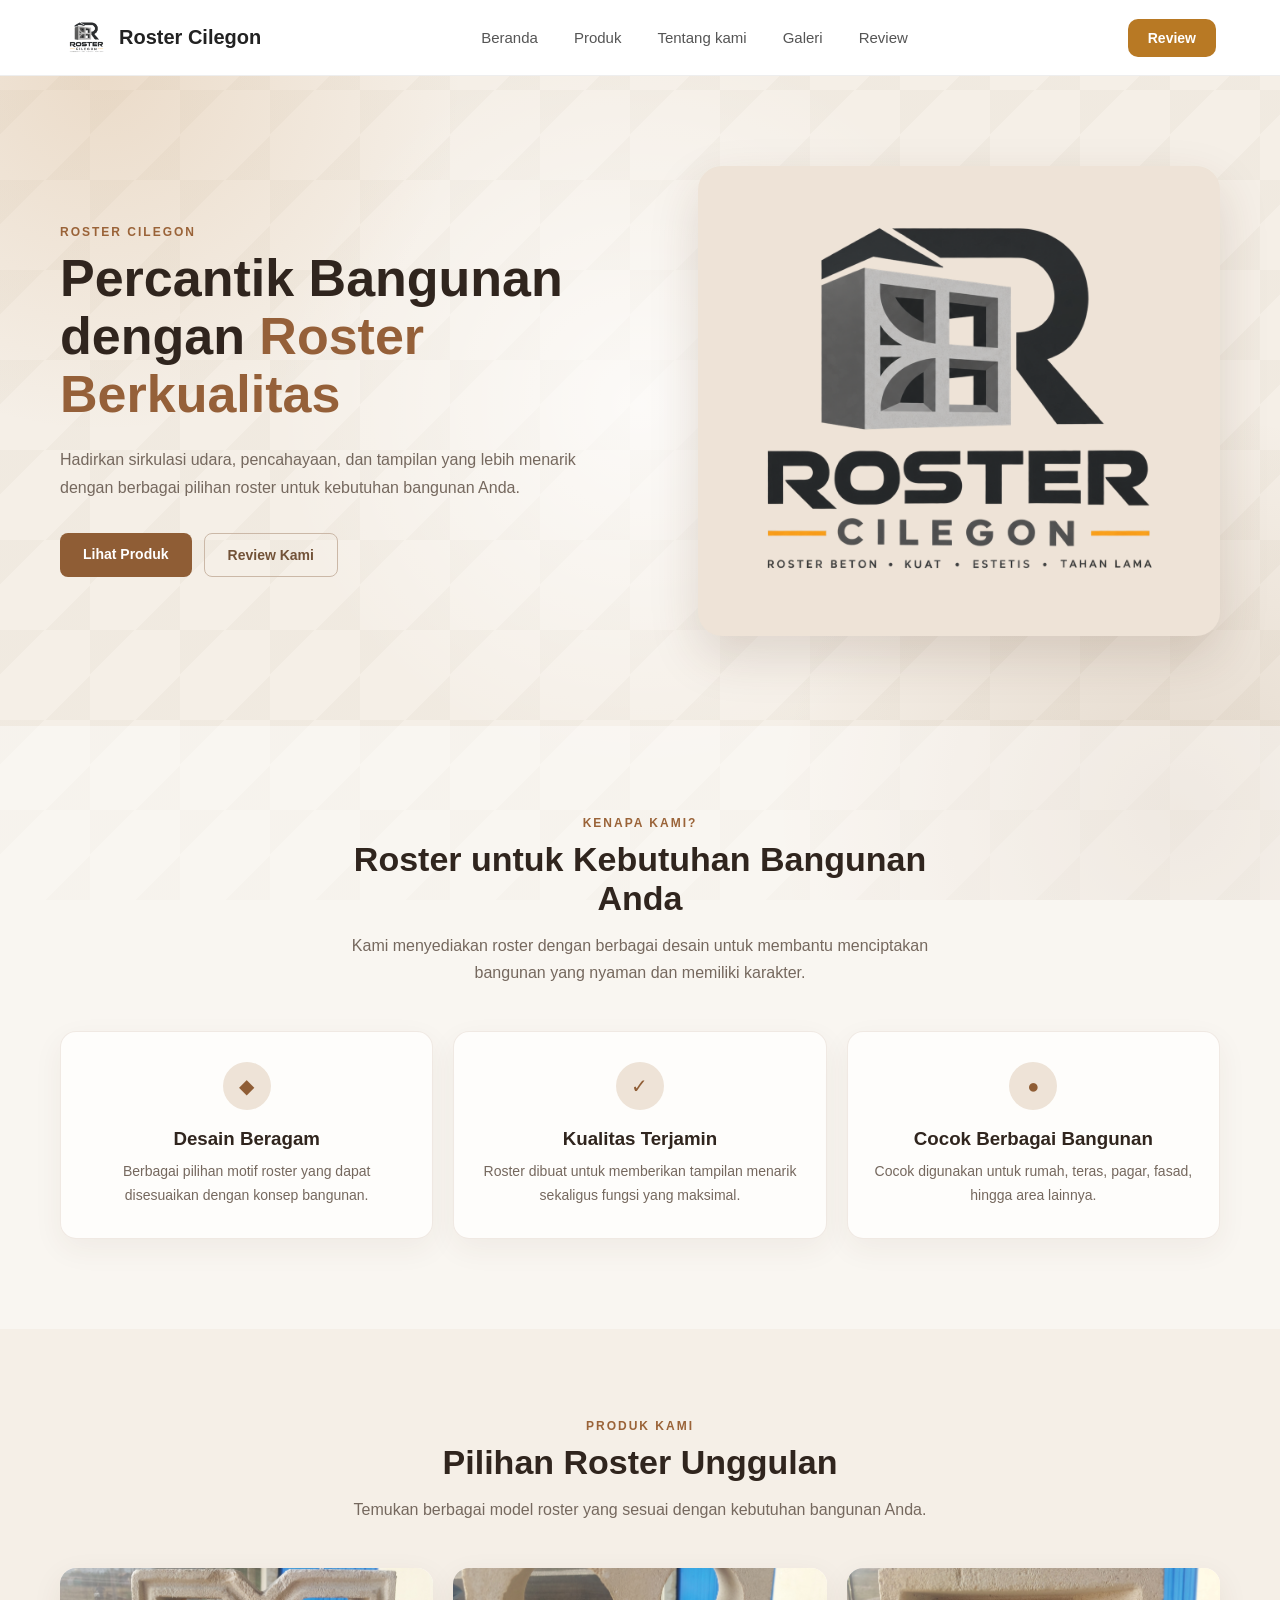
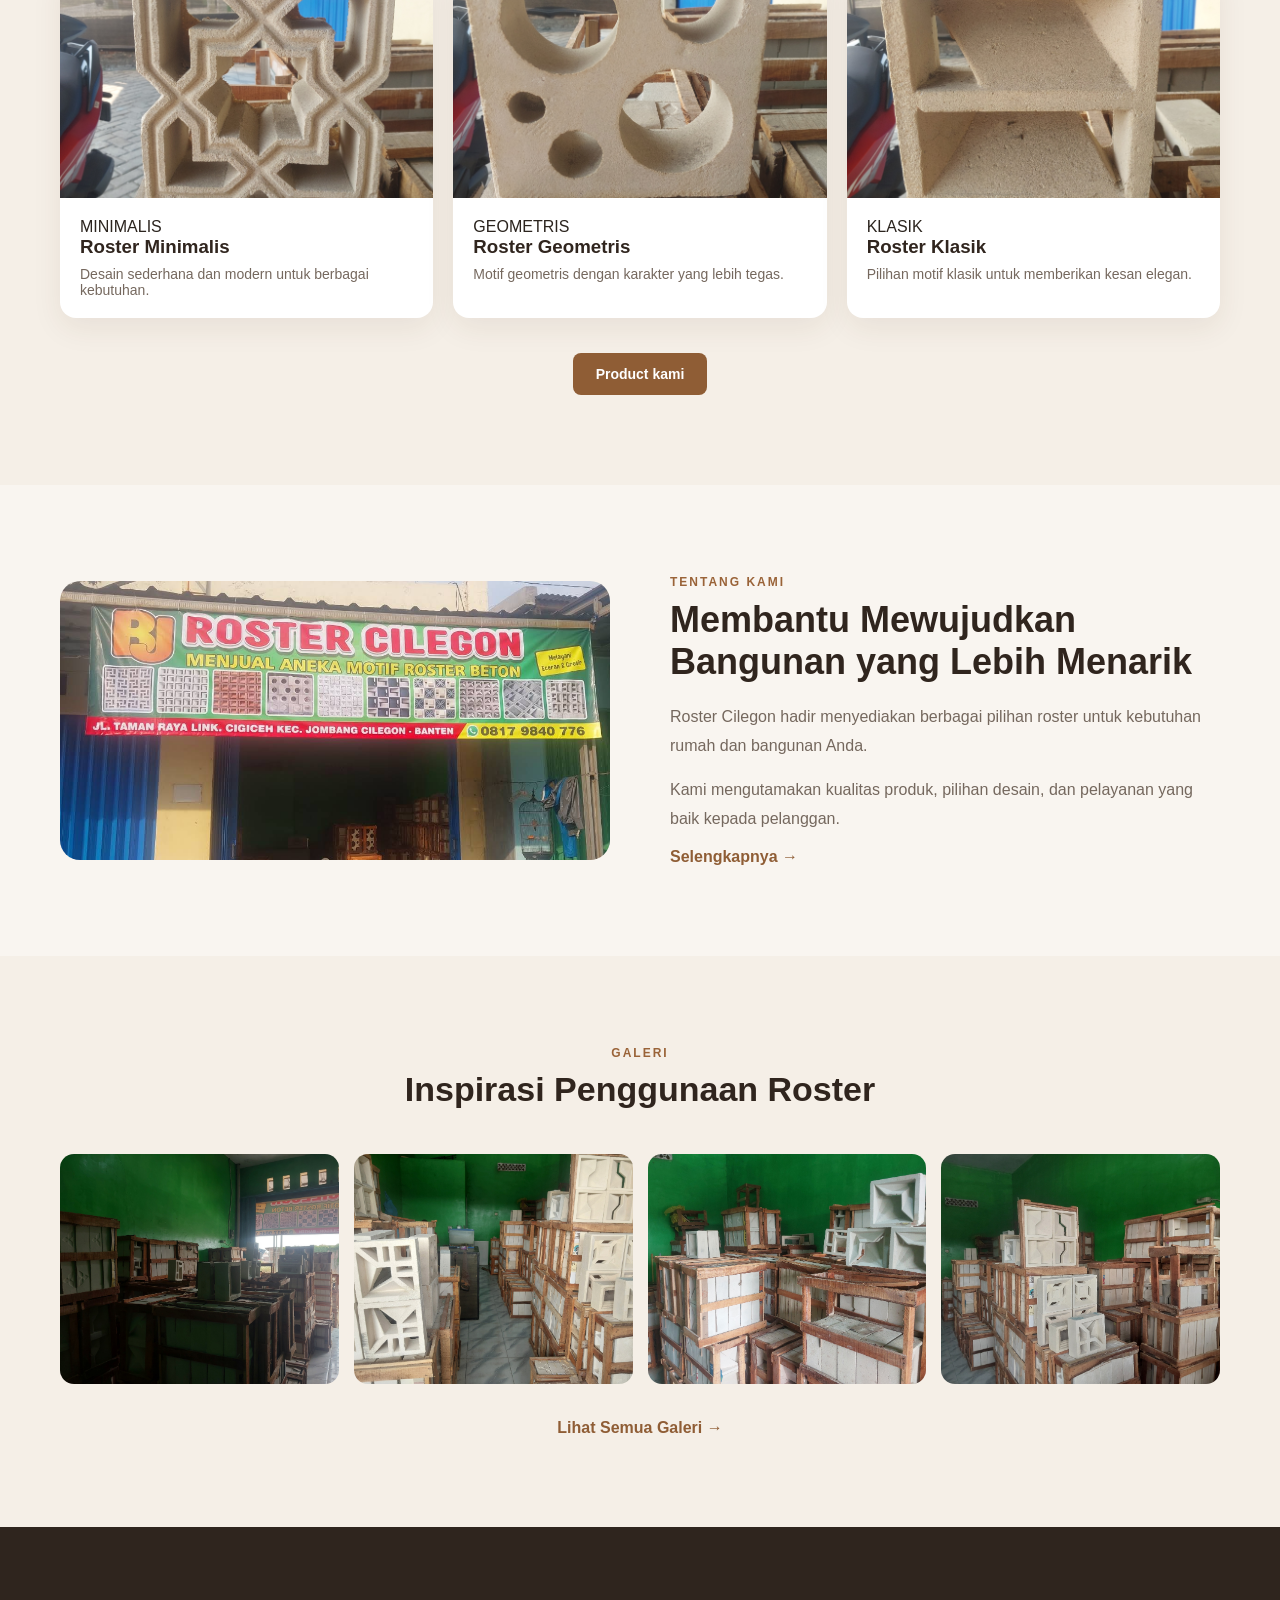
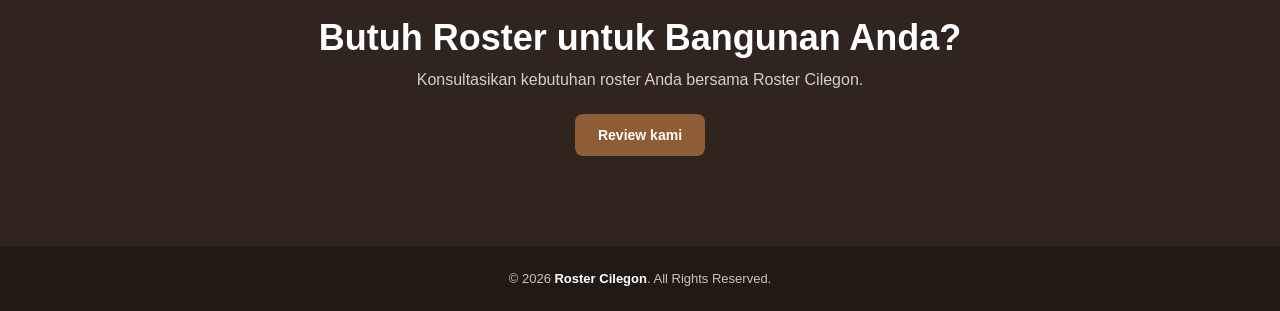
==== commit 7a12fd67: "feat: update gallery image formats from PNG to JPG for improved loading performance" ====
--- a/index.html
+++ b/index.html
@@ -243,22 +243,22 @@
 
                 <div class="home-gallery-grid">
                     <img
-                        src="assets/images/gallery/gallery1.png"
+                        src="assets/images/gallery/gallery1.jpg"
                         alt="Inspirasi penggunaan roster 1"
                     >
 
                     <img
-                        src="assets/images/gallery/gallery2.png"
+                        src="assets/images/gallery/gallery2.jpg"
                         alt="Inspirasi penggunaan roster 2"
                     >
 
                     <img
-                        src="assets/images/gallery/gallery3.png"
+                        src="assets/images/gallery/gallery3.jpg"
                         alt="Inspirasi penggunaan roster 3"
                     >
 
                     <img
-                        src="assets/images/gallery/gallery4.png"
+                        src="assets/images/gallery/gallery4.jpg"
                         alt="Inspirasi penggunaan roster 4"
                     >
                 </div>
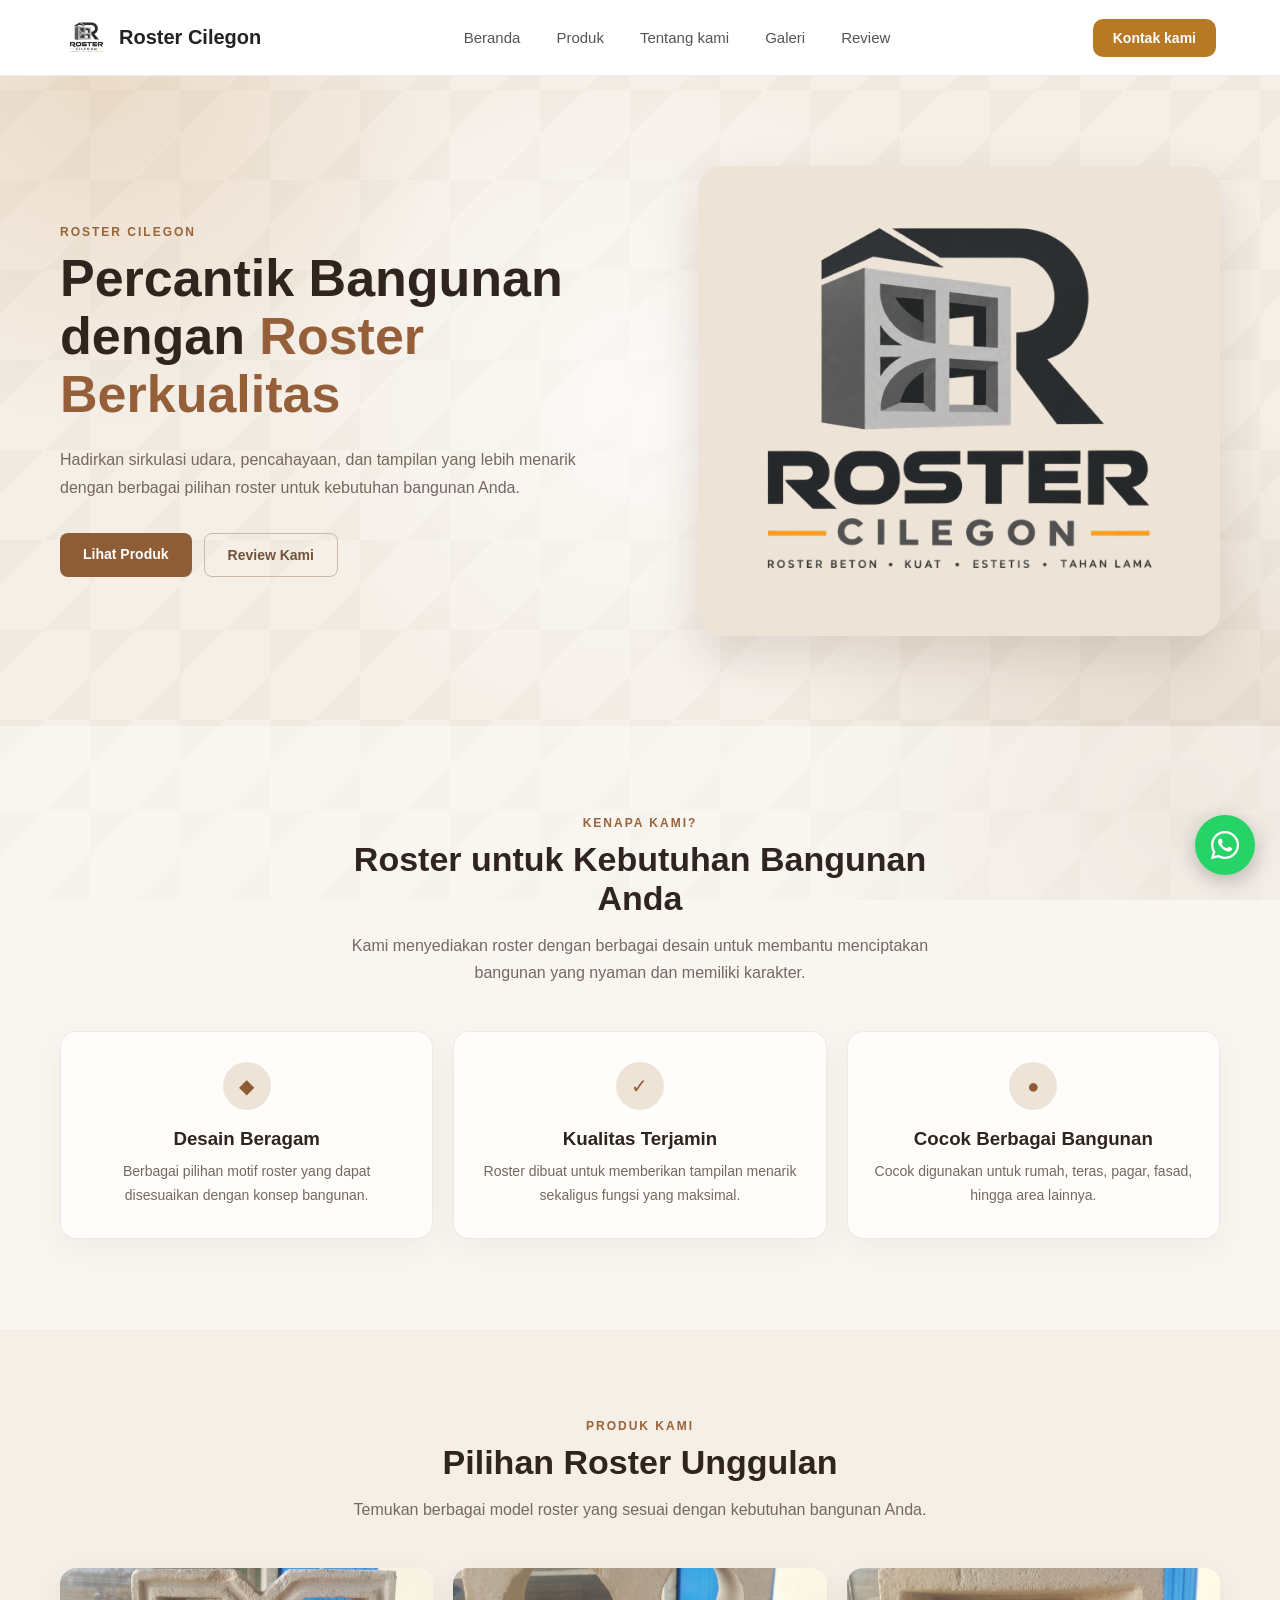
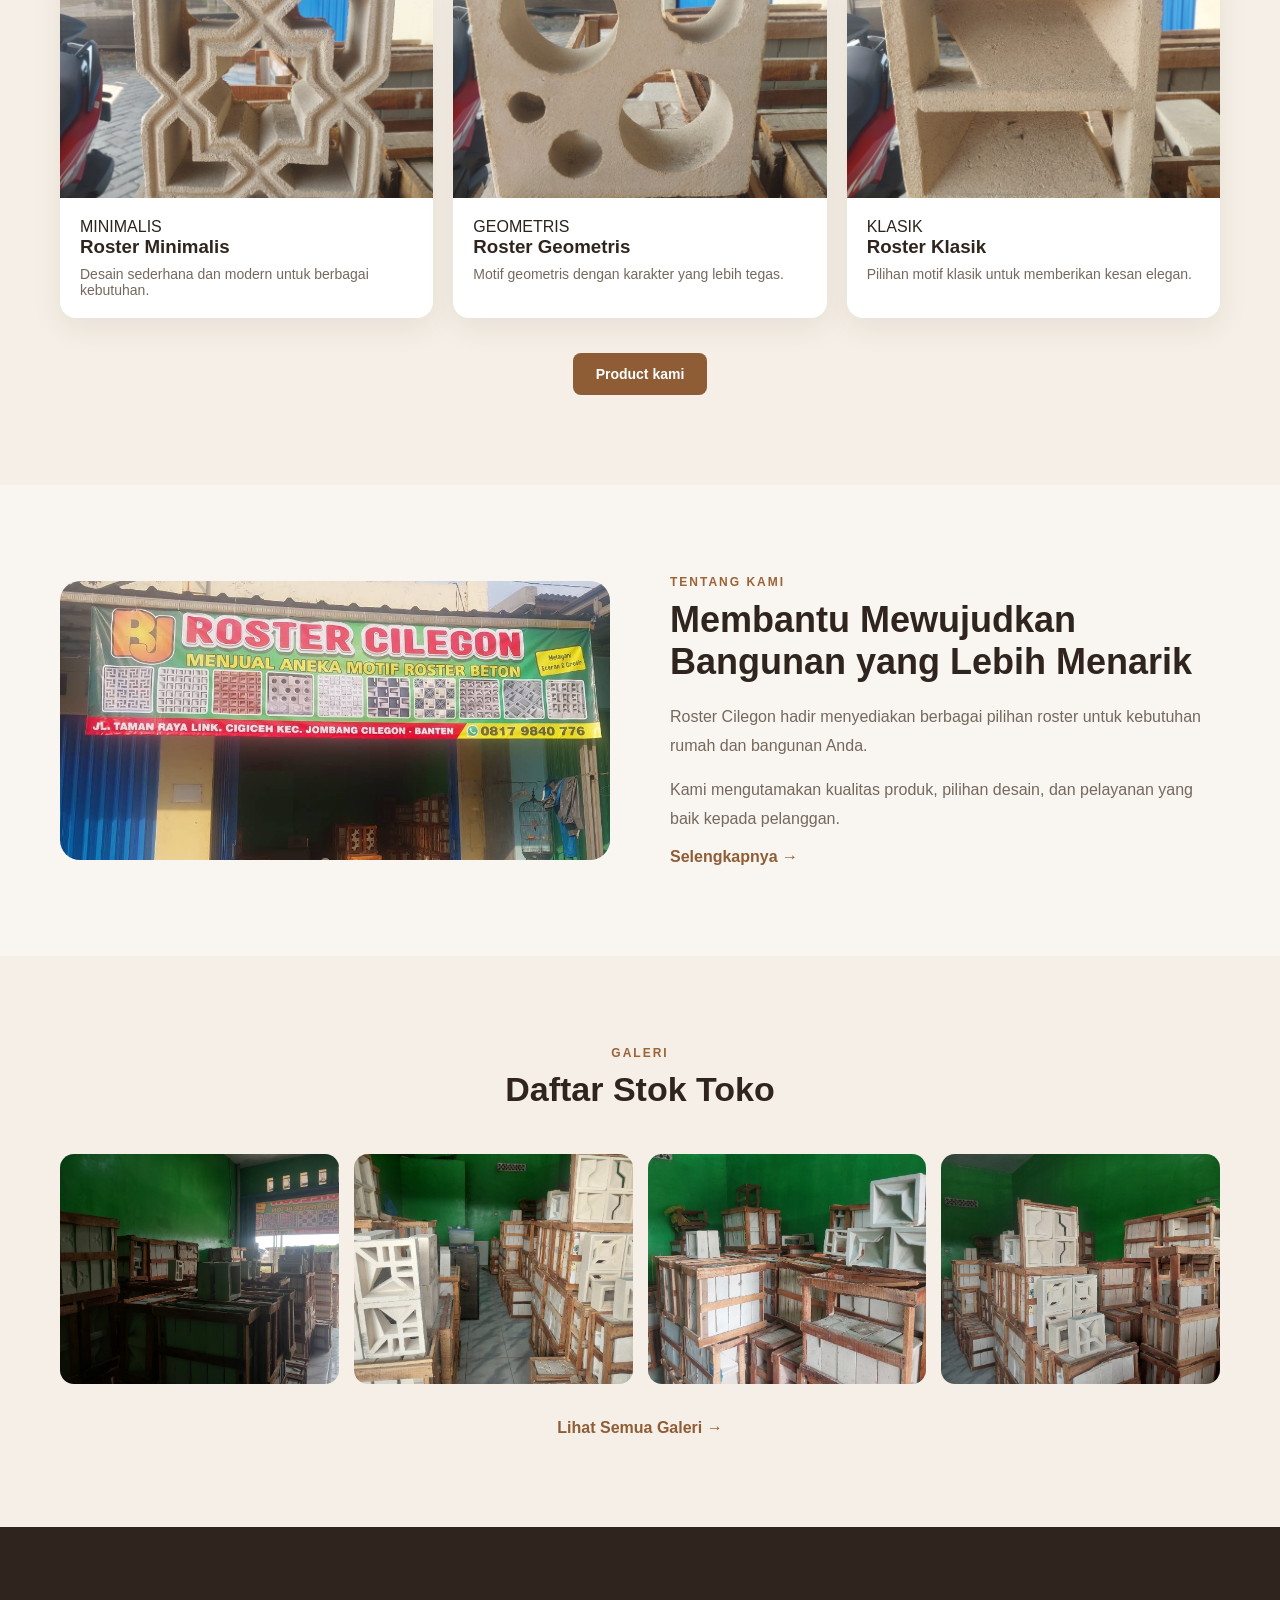
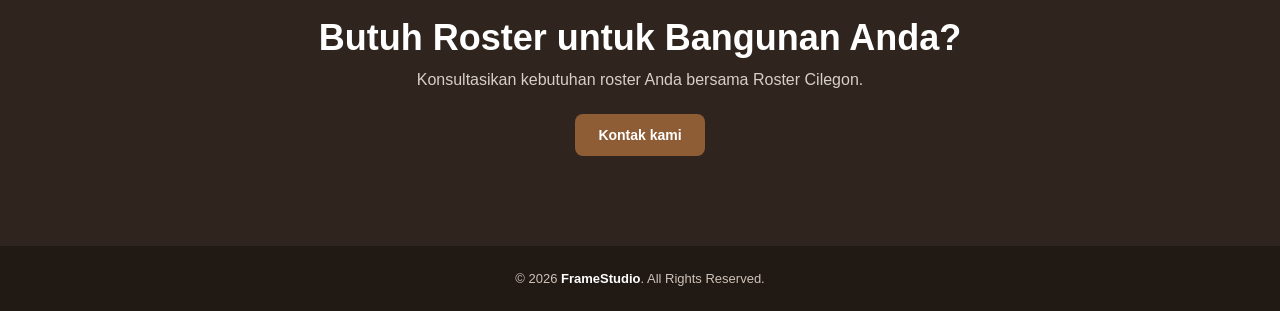
==== commit 00f5d475: "feat: add kontak page and related styles, update navbar links, and implement WhatsApp functionality " ====
--- a/index.html
+++ b/index.html
@@ -6,11 +6,19 @@
 
     <title>Roster Cilegon | Roster Berkualitas</title>
     <link rel="icon" type="image/png" href="assets/images/logo.png">
+    <meta name="google-site-verification" content="SVvnwS3gSR-mvfLbLEAJIv3snug8xgznX-BDX1yyN9Q" />
 
     <!-- CSS -->
     <link rel="stylesheet" href="css/main.css">
     <link rel="stylesheet" href="css/navbar.css">
     <link rel="stylesheet" href="css/home.css">
+    <link rel="stylesheet" href="css/whatsapp.css">
+    <link
+    rel="stylesheet"
+    href="https://cdnjs.cloudflare.com/ajax/libs/font-awesome/6.5.2/css/all.min.css"
+>
+
+
 </head>
 
 <body>
@@ -238,7 +246,7 @@
 
                 <div class="section-heading">
                     <span>GALERI</span>
-                    <h2>Inspirasi Penggunaan Roster</h2>
+                    <h2>Daftar Stok Toko</h2>
                 </div>
 
                 <div class="home-gallery-grid">
@@ -286,8 +294,8 @@
                     bersama Roster Cilegon.
                 </p>
 
-                <a href="pages/reviewlist.html" class="cta-button">
-                    Review kami
+                <a href="pages/kontak.html" class="cta-button">
+                    Kontak kami
                 </a>
 
             </div>
@@ -295,12 +303,61 @@
 
     </main>
 
+    <div class="whatsapp-container">
+
+        <div class="contact-list" id="contactList">
+
+            <a 
+                href="https://wa.me/6285771028664?text=hallo%20admin"
+                target="_blank"
+                class="contact"
+            >
+
+                <div class="contact-icon">
+
+                    <i class="fa-brands fa-whatsapp"></i>
+                </div>
+
+                <div class="contact-info">
+                    <strong>Admin 1</strong>
+                    <span>Chat dengan admin 1</span>
+                </div>
+            </a>
+            
+            <a
+                href="https://wa.me/628179840776?text=hallo%20admin"
+                target="_blank"
+                class="contact"
+            >
+
+                <div class="contact-icon">
+
+                    <i class="fa-brands fa-whatsapp"></i>
+                </div>
+
+            
+                <div class="contact-info">
+                    <strong>Owner</strong>
+                    <span>Chat dengan Owner</span>
+                </div>
+            </a>
+
+        </div>
+
+        <button 
+            class="whatsapp-button"
+            id="whatsappButton"
+        >
+            <i class="fa-brands fa-whatsapp"></i>
+        </button>
+
+    </div>
 
     <!-- FOOTER -->
     <footer class="footer">
         <div class="container">
             <p>
-                © 2026 <strong>Roster Cilegon</strong>.
+                © 2026 <strong>FrameStudio</strong>.
                 All Rights Reserved.
             </p>
         </div>
@@ -309,6 +366,7 @@
 
     <!-- JAVASCRIPT -->
     <script src="js/navbar.js"></script>
+    <script src="js/whatsapp.js"></script>
 
 </body>
 </html>
--- a/css/whatsapp.css
+++ b/css/whatsapp.css
@@ -0,0 +1,164 @@
+
+/* =========================
+   WHATSAPP BUBBLE
+========================= */
+
+.whatsapp-container {
+    position: fixed;
+    right: 25px;
+    bottom: 25px;
+    z-index: 9999;
+}
+
+/* Tombol utama */
+.whatsapp-button {
+    width: 60px;
+    height: 60px;
+
+    border: none;
+    border-radius: 50%;
+
+    background: #25D366;
+    color: white;
+
+    font-size: 32px;
+
+    display: flex;
+    justify-content: center;
+    align-items: center;
+
+    cursor: pointer;
+
+    box-shadow: 0 5px 20px rgba(0, 0, 0, 0.25);
+
+    transition: 0.3s;
+}
+
+.whatsapp-button:hover {
+    transform: scale(1.08);
+    background: #20bd5a;
+}
+
+
+/* =========================
+   DAFTAR KONTAK
+========================= */
+
+.contact-list {
+    position: absolute;
+
+    right: 0;
+    bottom: 75px;
+
+    width: 280px;
+
+    display: flex;
+    flex-direction: column;
+    gap: 10px;
+
+    opacity: 0;
+    visibility: hidden;
+
+    transform: translateY(15px) scale(0.95);
+
+    transition: 0.3s;
+}
+
+.contact-list.active {
+    opacity: 1;
+    visibility: visible;
+
+    transform: translateY(0) scale(1);
+}
+
+
+/* =========================
+   KONTAK
+========================= */
+
+.contact {
+    display: flex;
+    align-items: center;
+
+    gap: 12px;
+
+    padding: 12px;
+
+    background: white;
+
+    border-radius: 14px;
+
+    text-decoration: none;
+    color: #222;
+
+    box-shadow: 0 5px 20px rgba(0, 0, 0, 0.15);
+
+    transition: 0.25s;
+}
+
+.contact:hover {
+    transform: translateX(-5px);
+}
+
+
+/* Icon WhatsApp */
+
+.contact-icon {
+    width: 45px;
+    height: 45px;
+
+    border-radius: 50%;
+
+    background: #25D366;
+    color: white;
+
+    display: flex;
+    justify-content: center;
+    align-items: center;
+
+    font-size: 23px;
+
+    flex-shrink: 0;
+}
+
+
+/* Informasi */
+
+.contact-info {
+    display: flex;
+    flex-direction: column;
+    gap: 4px;
+}
+
+.contact-info strong {
+    font-size: 15px;
+}
+
+.contact-info span {
+    font-size: 12px;
+    color: #777;
+}
+
+
+/* =========================
+   MOBILE
+========================= */
+
+@media (max-width: 600px) {
+
+    .whatsapp-container {
+        right: 18px;
+        bottom: 18px;
+    }
+
+    .whatsapp-button {
+        width: 55px;
+        height: 55px;
+        font-size: 29px;
+    }
+
+    .contact-list {
+        width: 250px;
+        bottom: 68px;
+    }
+}
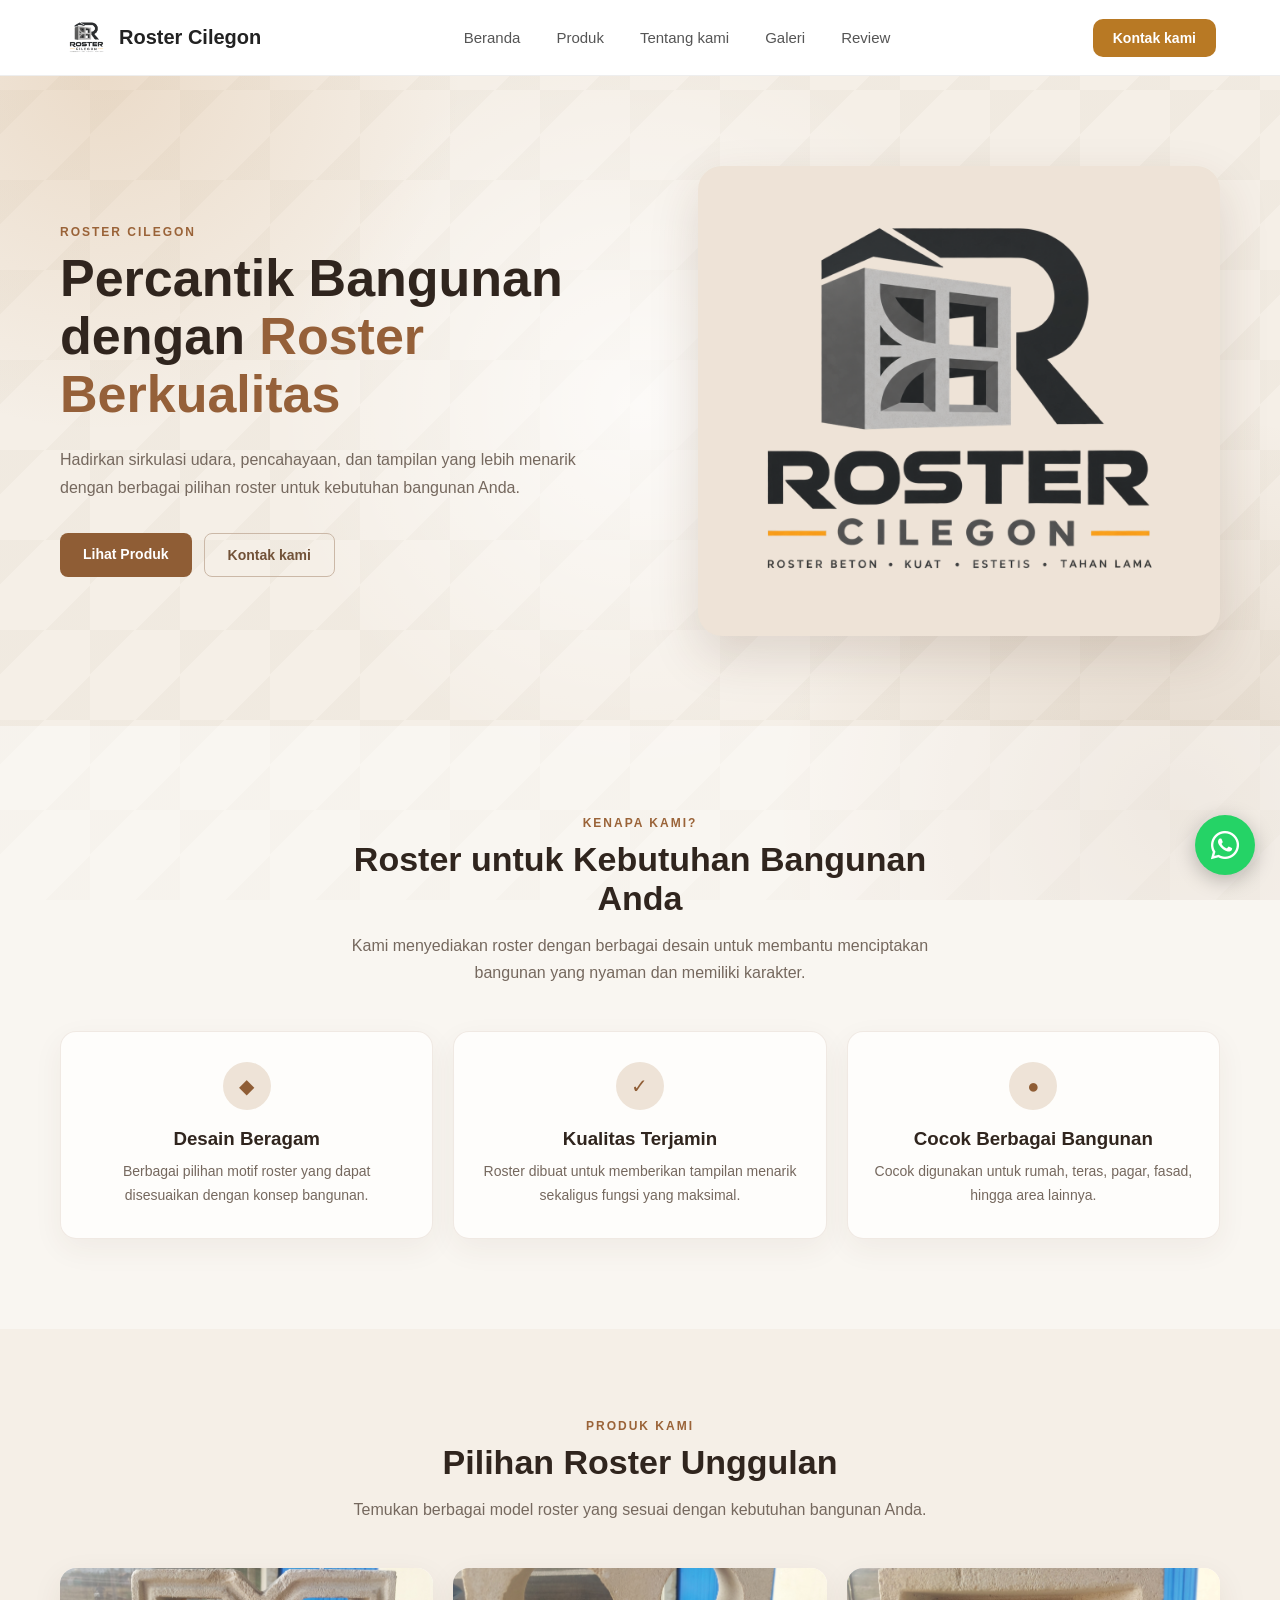
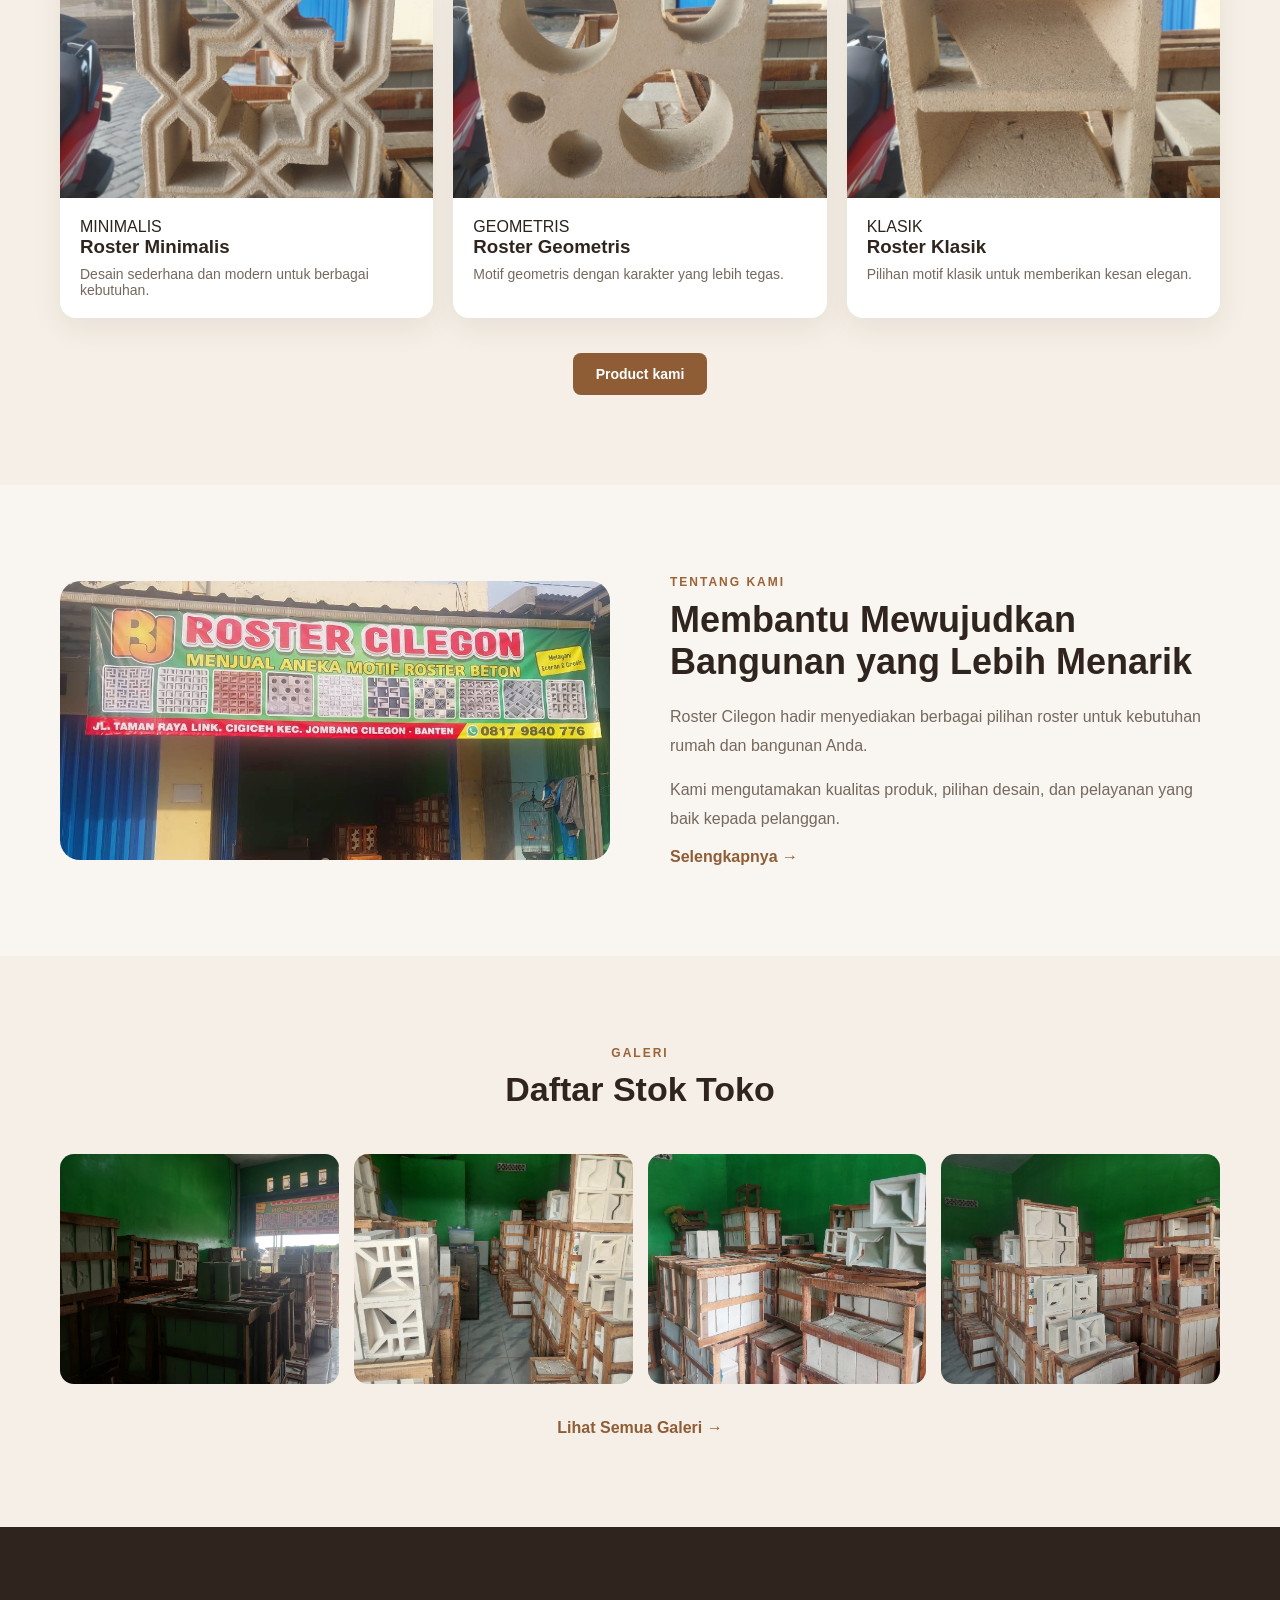
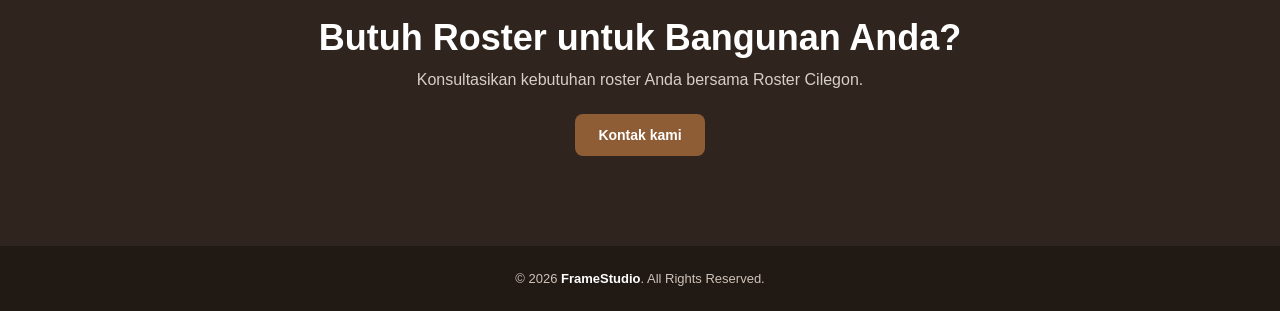
==== commit 3421b6bf: "feat: update review link to point to kontak.html" ====
--- a/index.html
+++ b/index.html
@@ -53,8 +53,8 @@
                             Lihat Produk
                         </a>
 
-                        <a href="pages/reviewlist.html" class="btn-secondary">
-                            Review Kami
+                        <a href="pages/kontak.html" class="btn-secondary">
+                            Kontak kami
                         </a>
                     </div>
                 </div>
